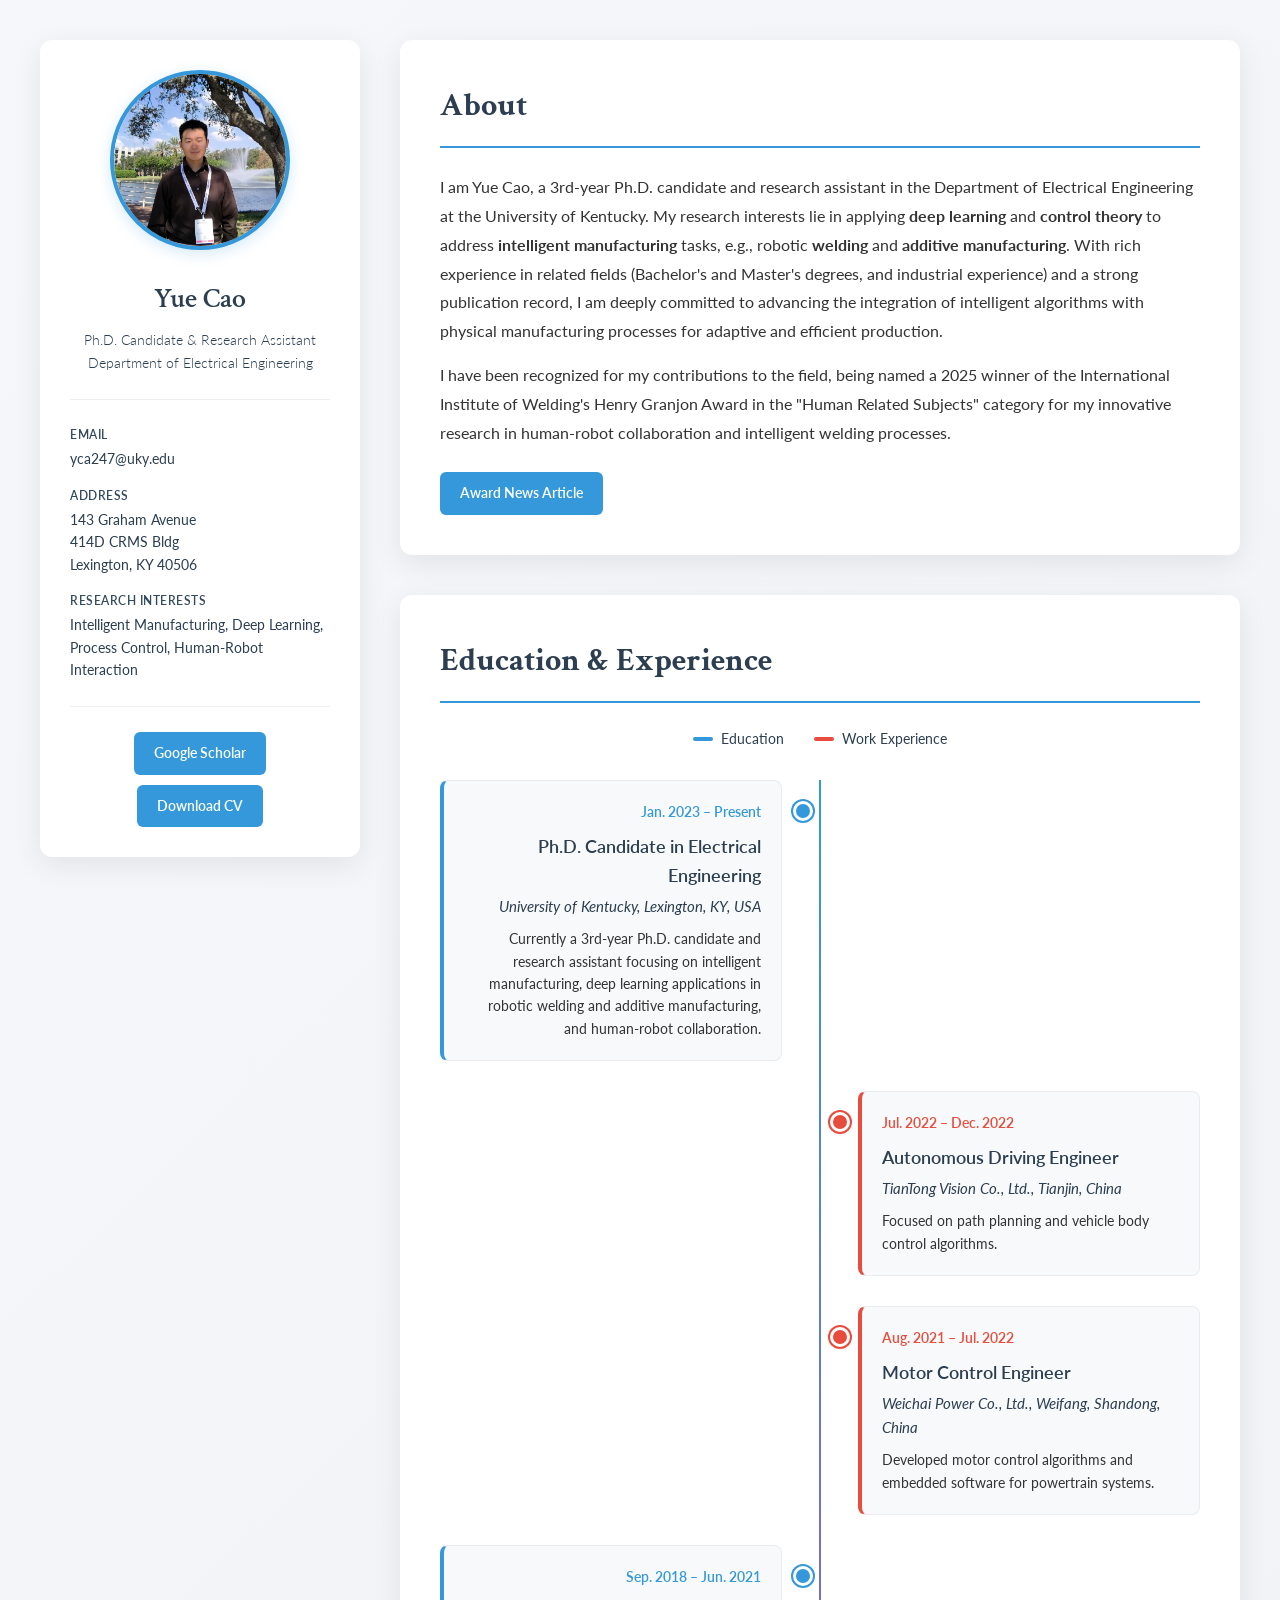
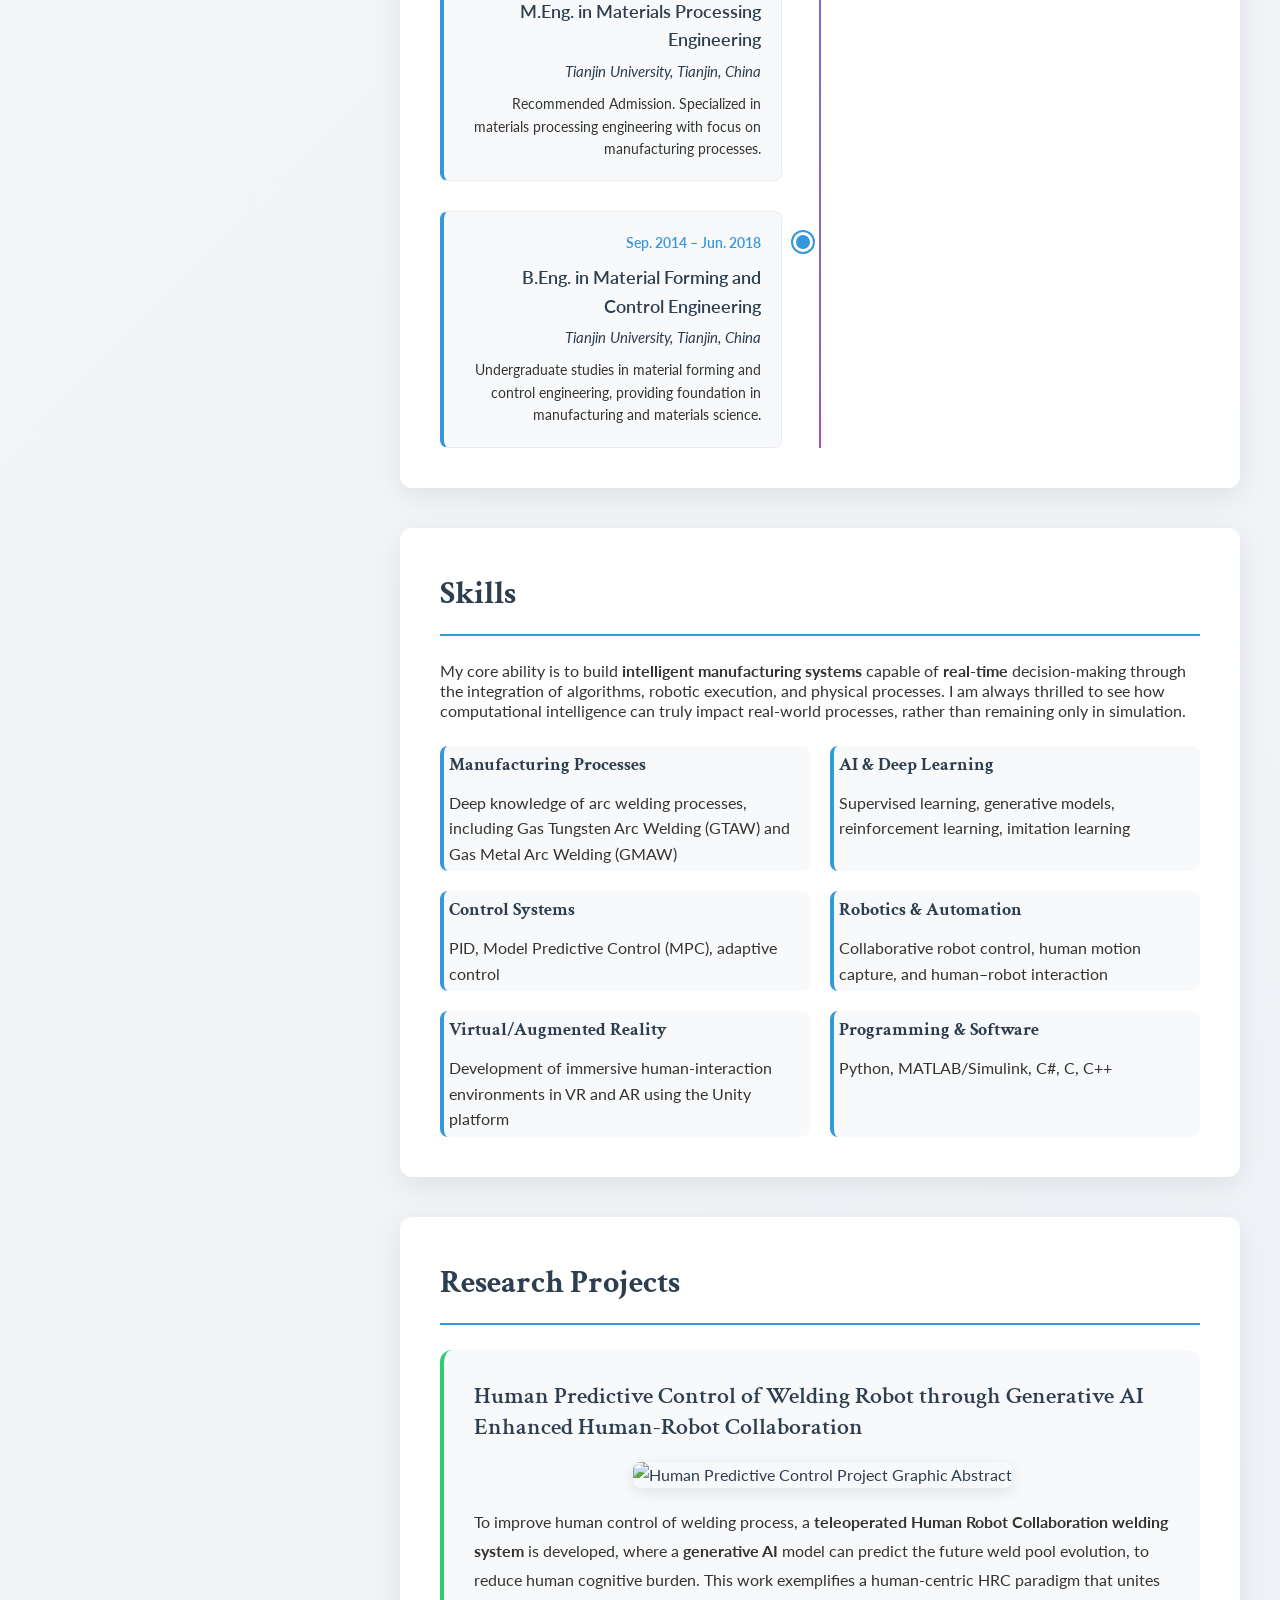
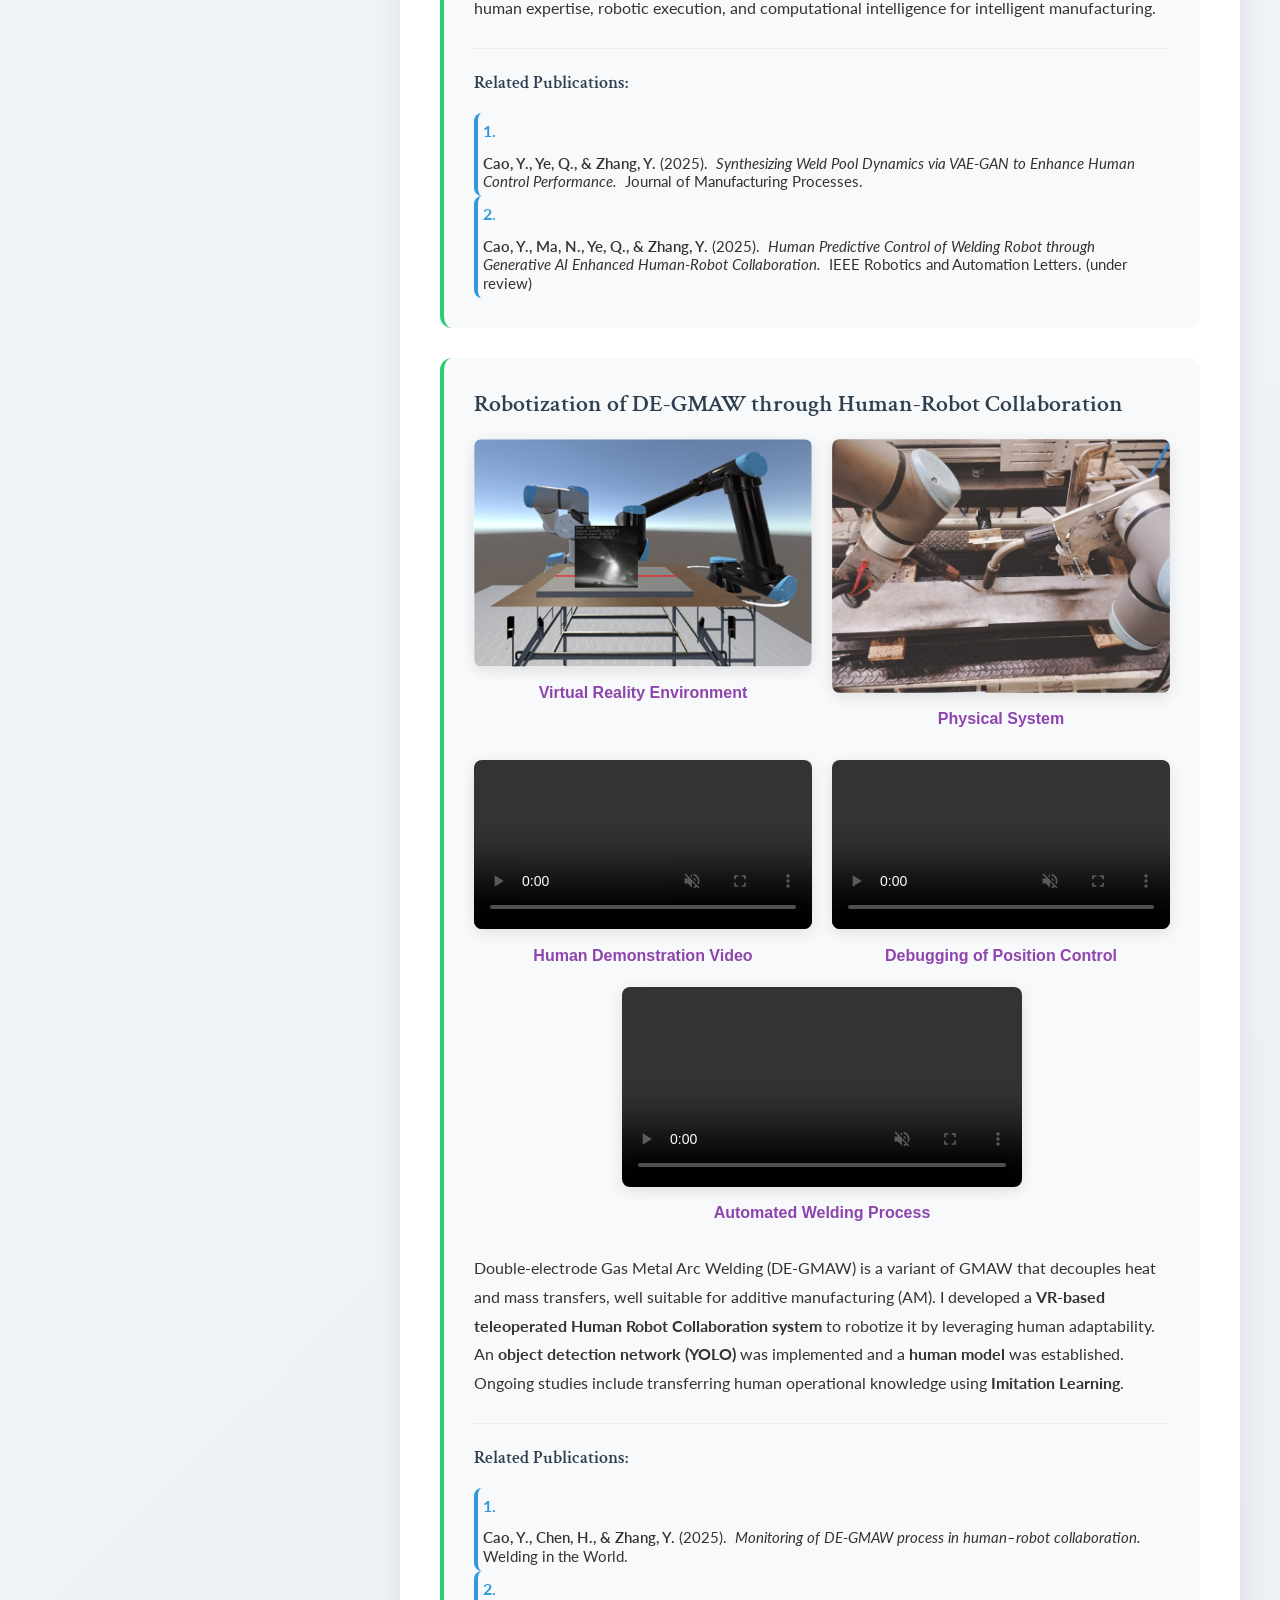
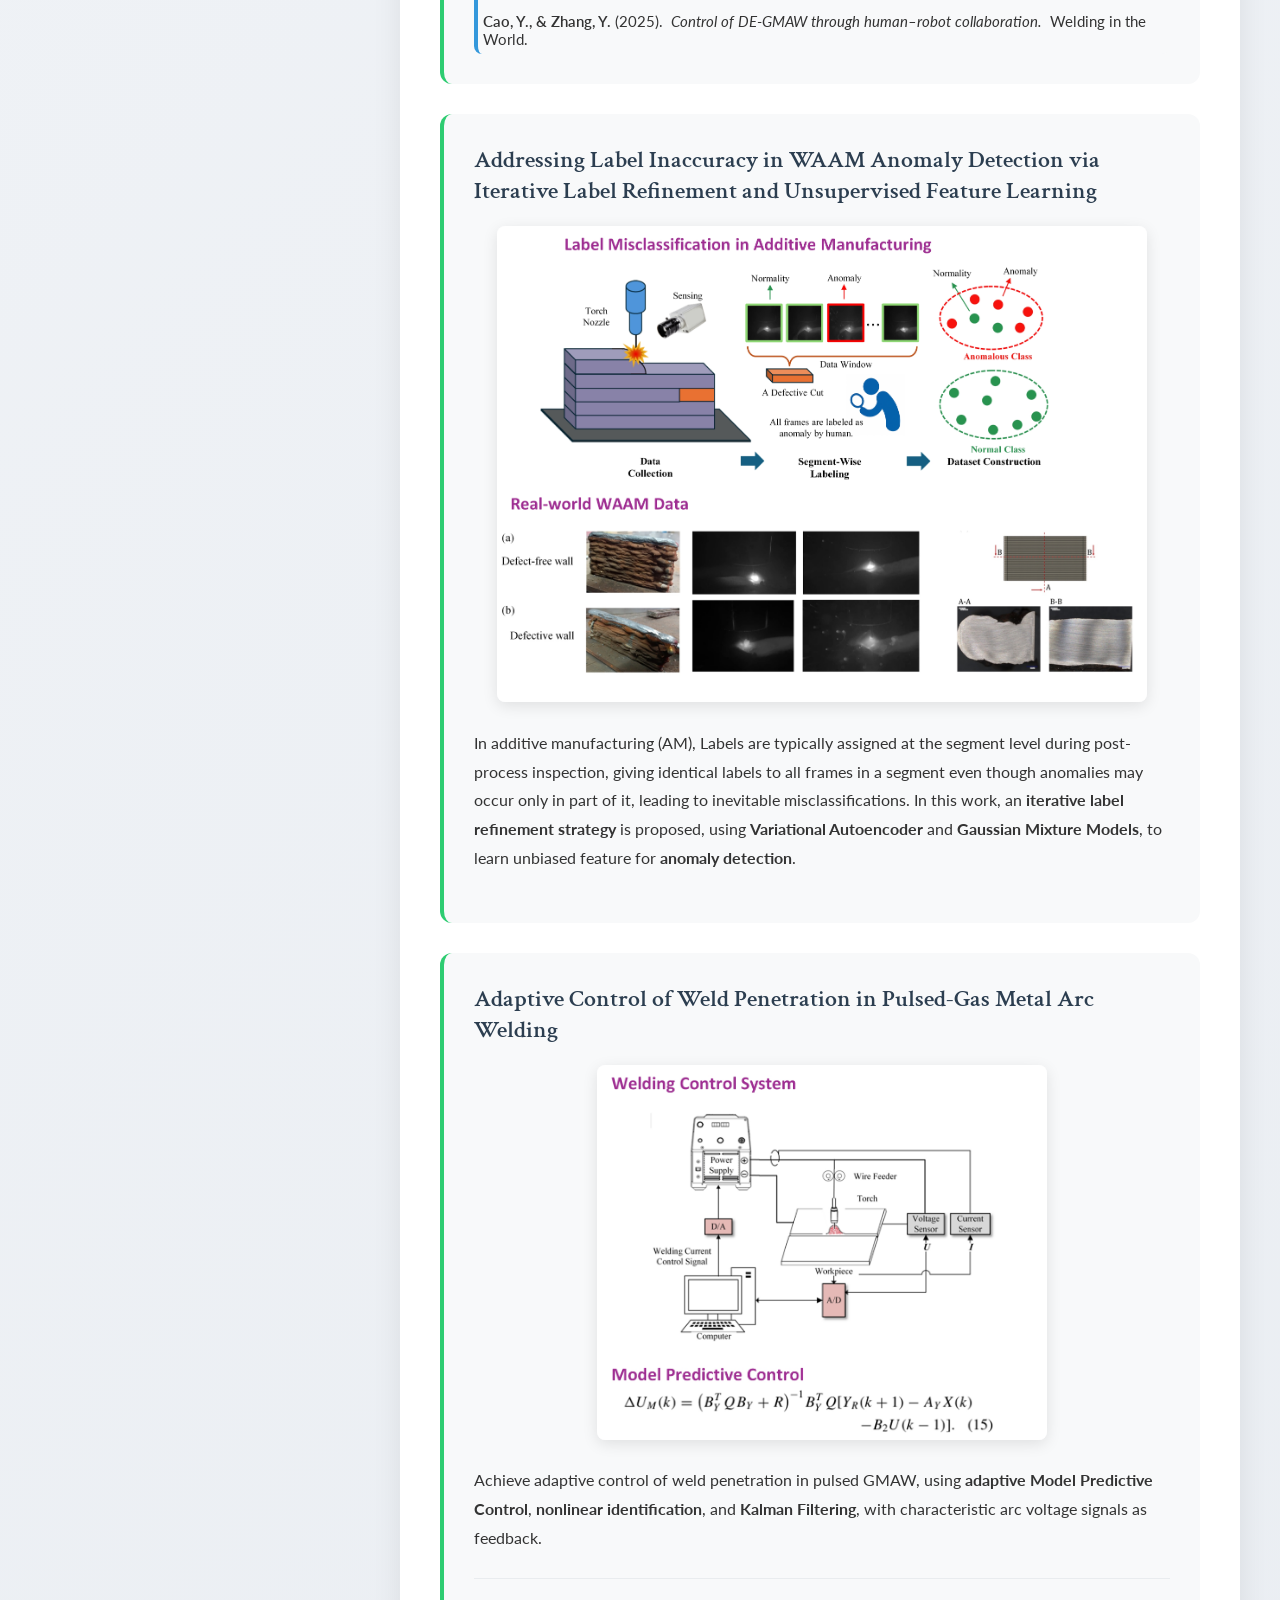
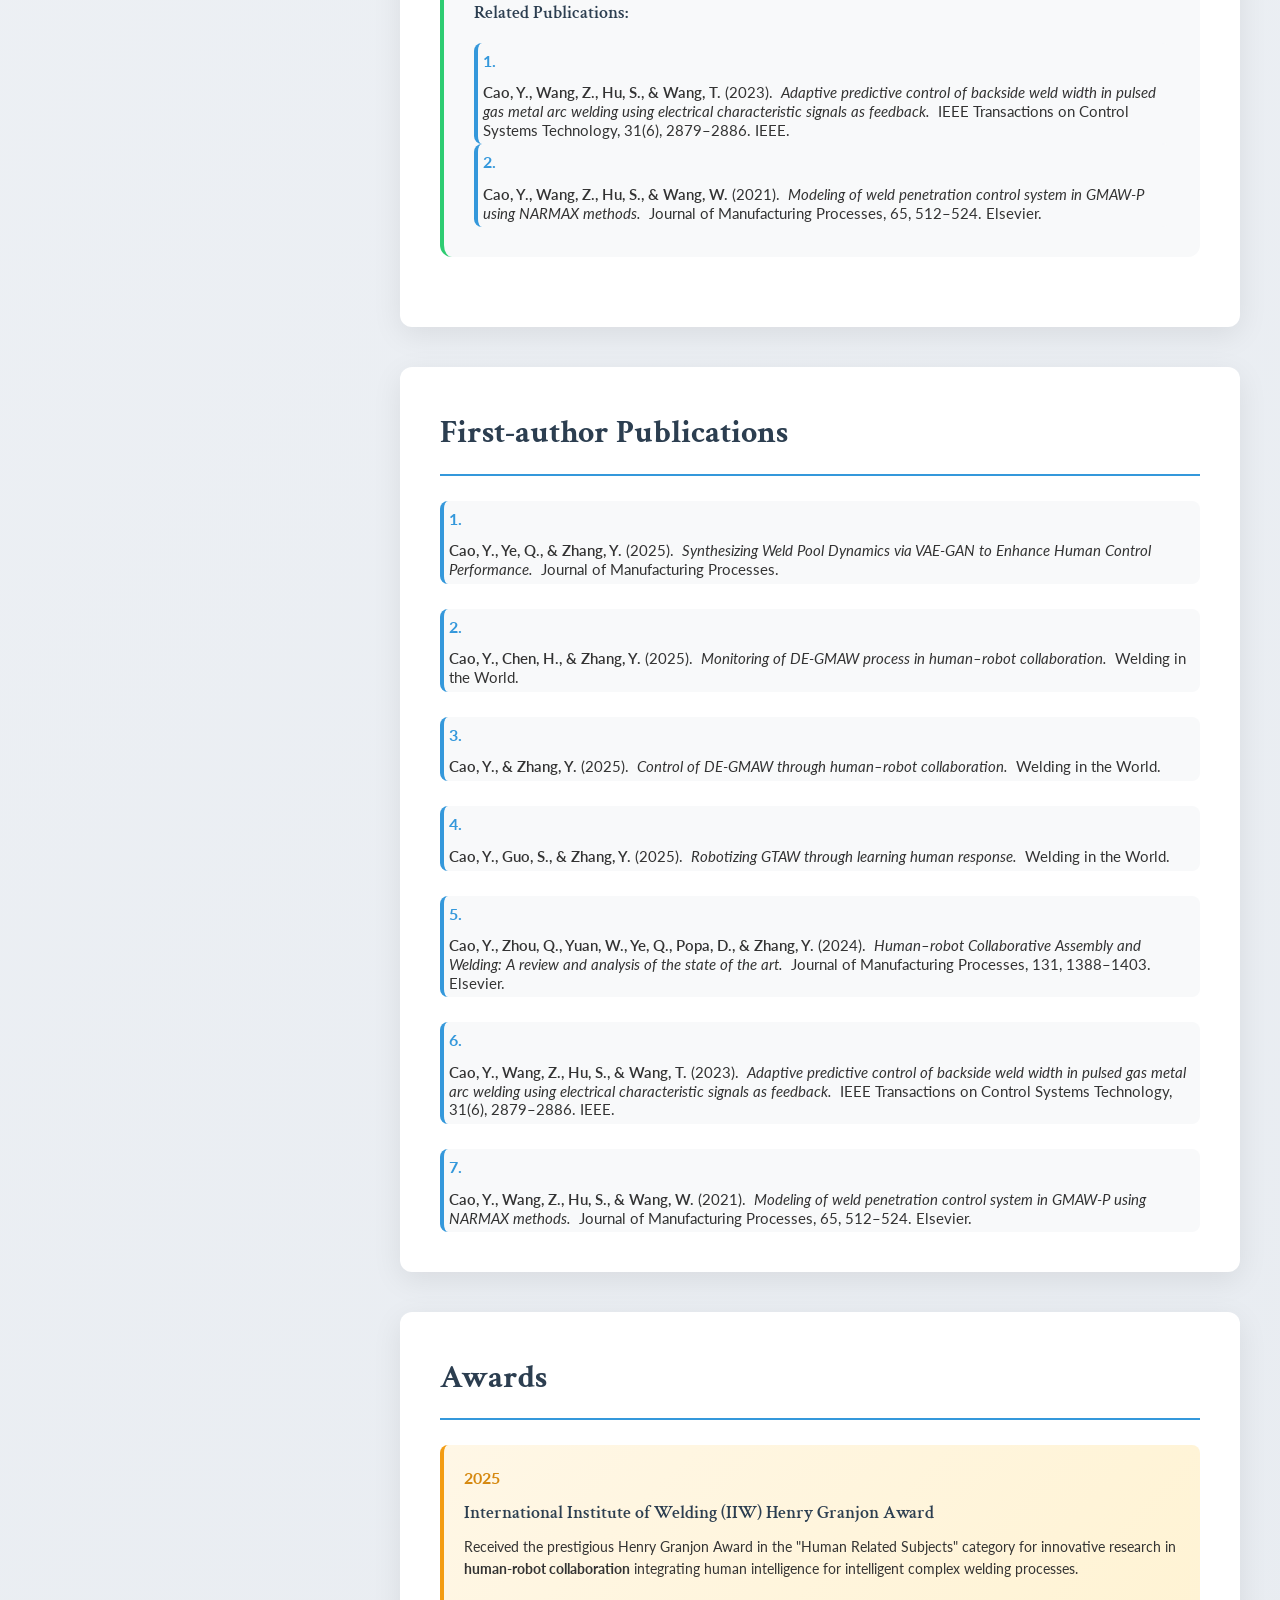
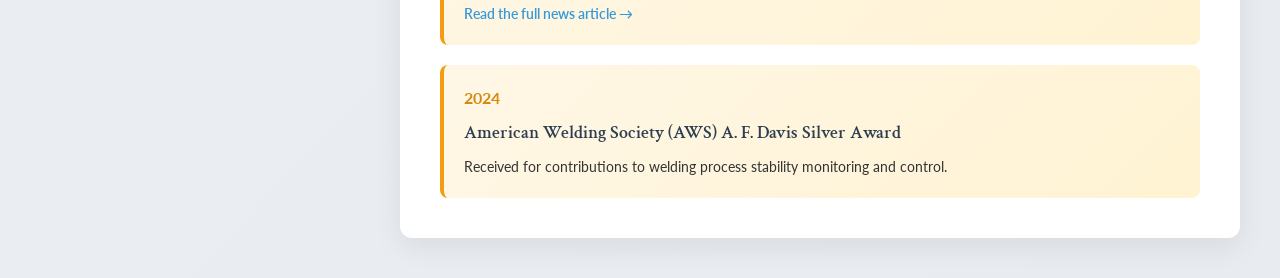
==== index.html @ c9b24d58 "Initial website upload" ====
<!DOCTYPE html>
<html lang="en">
<head>
    <meta charset="UTF-8">
    <meta name="viewport" content="width=device-width, initial-scale=1.0">
    <title>Yue Cao - Academic Profile</title>
    <link href="https://fonts.googleapis.com/css2?family=Crimson+Text:wght@400;600&family=Lato:wght@300;400;700&display=swap" rel="stylesheet">
    <style>
        * {
            margin: 0;
            padding: 0;
            box-sizing: border-box;
        }

        body {
            font-family: 'Lato', sans-serif;
            background: linear-gradient(135deg, #f5f7fa 0%, #e8ecf1 100%);
            color: #2c3e50;
            line-height: 1.6;
        }

        .container {
            max-width: 1400px;
            margin: 0 auto;
            display: grid;
            grid-template-columns: 320px 1fr;
            gap: 40px;
            padding: 40px;
            min-height: 100vh;
        }

        /* Left Column - Profile */
        .left-column {
            position: sticky;
            top: 40px;
            height: fit-content;
        }

        .profile-card {
            background: white;
            border-radius: 12px;
            padding: 30px;
            box-shadow: 0 8px 30px rgba(0, 0, 0, 0.08);
            text-align: center;
        }

        .profile-image {
            width: 180px;
            height: 180px;
            border-radius: 50%;
            object-fit: cover;
            margin: 0 auto 20px;
            border: 4px solid #3498db;
            box-shadow: 0 4px 15px rgba(52, 152, 219, 0.2);
        }

        .profile-card h1 {
            font-family: 'Crimson Text', serif;
            font-size: 28px;
            font-weight: 600;
            color: #2c3e50;
            margin-bottom: 8px;
        }

        .profile-card .title {
            font-size: 14px;
            color: 444;
            margin-bottom: 20px;
            font-weight: 300;
        }

        .contact-info {
            text-align: left;
            margin-top: 25px;
            padding-top: 25px;
            border-top: 1px solid #ecf0f1;
        }

        .contact-item {
            margin-bottom: 15px;
            font-size: 14px;
        }

        .contact-item strong {
            display: block;
            color: #34495e;
            font-weight: 600;
            margin-bottom: 4px;
            font-size: 12px;
            text-transform: uppercase;
            letter-spacing: 0.5px;
        }

        .contact-item span {
            color: 444;
        }

        .social-links {
            margin-top: 25px;
            padding-top: 25px;
            border-top: 1px solid #ecf0f1;
        }

        .social-link {
            display: inline-block;
            padding: 10px 20px;
            background: #3498db;
            color: white;
            text-decoration: none;
            border-radius: 6px;
            font-size: 14px;
            font-weight: 600;
            transition: background 0.3s ease;
        }

        .social-link:hover {
            background: #2980b9;
        }

        /* Right Column - Content */
        .right-column {
            display: flex;
            flex-direction: column;
            gap: 40px;
        }

        .section {
            background: white;
            border-radius: 12px;
            padding: 40px;
            box-shadow: 0 8px 30px rgba(0, 0, 0, 0.08);
        }

        .section h2 {
            font-family: 'Crimson Text', serif;
            font-size: 32px;
            color: #2c3e50;
            margin-bottom: 25px;
            padding-bottom: 15px;
            border-bottom: 2px solid #3498db;
        }

        /* About Section */
        .about-text {
            font-size: 16px;
            color: #333;
            line-height: 1.8;
        }

        /* Dual Timeline */
        .timeline {
            position: relative;
            max-width: 1000px;
            margin: 0 auto;
            padding: 0;
        }

        .timeline::before {
            content: '';
            position: absolute;
            left: 50%;
            top: 0;
            bottom: 0;
            width: 2px;
            background: linear-gradient(180deg, #3498db 0%, #9b59b6 100%);
            transform: translateX(-50%);
        }

        .timeline-item {
            position: relative;
            margin-bottom: 30px;
            padding: 20px;
            width: 45%;
            border-radius: 8px;
            background: #f8f9fa;
            border: 1px solid #e9ecef;
        }

        .timeline-item:last-child {
            margin-bottom: 0;
        }

        .timeline-item.left {
            left: 0;
            text-align: right;
        }

        .timeline-item.right {
            left: 55%;
            text-align: left;
        }

        .timeline-item::before {
            content: '';
            position: absolute;
            top: 20px;
            width: 14px;
            height: 14px;
            border-radius: 50%;
            border: 3px solid white;
        }

        .timeline-item.education::before {
            background: #3498db;
            box-shadow: 0 0 0 2px #3498db;
        }

        .timeline-item.work::before {
            background: #e74c3c;
            box-shadow: 0 0 0 2px #e74c3c;
        }

        .timeline-item.left::before {
            right: -32px;
        }

        .timeline-item.right::before {
            left: -32px;
        }

        .timeline-item.education {
            border-left: 4px solid #3498db;
        }

        .timeline-item.work {
            border-left: 4px solid #e74c3c;
        }

        .timeline-date {
            font-size: 14px;
            color: #3498db;
            font-weight: 600;
            margin-bottom: 8px;
        }

        .timeline-item.work .timeline-date {
            color: #e74c3c;
        }

        .timeline-title {
            font-size: 18px;
            font-weight: 600;
            color: #2c3e50;
            margin-bottom: 5px;
        }

        .timeline-institution {
            font-size: 15px;
            color: 444;
            font-style: italic;
            margin-bottom: 10px;
        }

        .timeline-description {
            font-size: 14px;
            color: #333;
            line-height: 1.6;
        }


        /* Skills Section */
        .skills-intro {
            font-size: 16px;
            color: #333;
            line-height: 1.25;
            margin-bottom: 25px;
        }

        .skills-list {
            display: grid;
            grid-template-columns: repeat(auto-fit, minmax(300px, 1fr));
            gap: 20px;
        }

        .skill-category {
            background: #f8f9fa;
            border-radius: 8px;
            padding: 5px;
            border-left: 4px solid #3498db;
        }

        .skill-category h3 {
            font-family: 'Crimson Text', serif;
            font-size: 18px;
            color: #2c3e50;
            margin-bottom: 10px;
        }

        .skill-category p {
            font-size: 16px;
            color: #333;
            line-height: 1.6;
        }

        /* Research Projects Section */
        .project-item {
            background: #f8f9fa;
            border-radius: 12px;
            padding: 30px;
            border-left: 4px solid #2ecc71;
            margin-bottom: 30px;
        }

        .project-title {
            font-family: 'Crimson Text', serif;
            font-size: 24px;
            font-weight: 600;
            color: #2c3e50;
            margin-bottom: 20px;
            line-height: 1.3;
        }

        .project-image-container {
            text-align: center;
            margin: 20px 0;
        }

        .project-image {
            width: 400px;
            max-width: 100%;
            height: auto;
            border-radius: 8px;
            box-shadow: 0 4px 15px rgba(0, 0, 0, 0.1);
            object-fit: cover;
        }

        .project-description {
            margin: 20px 0;
        }

        .project-description p {
            font-size: 16px;
            color: #333;
            line-height: 1.8;
        }

        .project-publications {
            margin-top: 25px;
            padding-top: 20px;
            border-top: 1px solid #e9ecef;
        }

        .project-publications h4 {
            font-family: 'Crimson Text', serif;
            font-size: 18px;
            color: #2c3e50;
            margin-bottom: 15px;
            font-weight: 600;
        }

        /* Media Grid Styling */
        .media-grid {
            margin: 20px 0;
        }

        .media-row {
            display: flex;
            justify-content: center;
            gap: 20px;
            margin-bottom: 30px;
            flex-wrap: wrap;
        }

        .media-item {
            text-align: center;
            flex: 1;
            min-width: 250px;
            max-width: 400px;
        }

        .media-item img {
            width: 100%;
            height: auto;
            border-radius: 8px;
            box-shadow: 0 4px 15px rgba(0, 0, 0, 0.1);
            object-fit: cover;
        }

        .media-item video {
            width: 100%;
            height: auto;
            border-radius: 8px;
            box-shadow: 0 4px 15px rgba(0, 0, 0, 0.1);
            max-height: 250px;
        }

        .media-caption {
            font-family: 'Calibri', sans-serif;
            font-weight: bold;
            color: #8e44ad;
            font-size: 16px;
            margin-top: 10px;
            line-height: 1.3;
        }

        /* Publications Section */
        .publications-list {
            display: flex;
            flex-direction: column;
            gap: 25px;
        }

        .publication-item {
            background: #f8f9fa;
            border-radius: 8px;
            padding: 5px;
            border-left: 4px solid #3498db;
            transition: transform 0.3s ease, box-shadow 0.3s ease;
        }

        .publication-item:hover {
            transform: translateY(-2px);
            box-shadow: 0 8px 20px rgba(0, 0, 0, 0.1);
        }

        .publication-number {
            font-weight: 700;
            color: #3498db;
            font-size: 16px;
            margin-bottom: 10px;
        }

        .publication-content {
            font-size: 15px;
            color: #333;
            line-height: 1.25;
        }

        .publication-content .authors {
            font-weight: 600;
        }

        .publication-content .title {
            font-style: italic;
            margin: 0 4px;
        }

        .publication-content .journal {
            color: 444;
        }

        /* Awards Section */
        .awards-list {
            display: flex;
            flex-direction: column;
            gap: 20px;
        }

        .award-item {
            background: linear-gradient(135deg, #fff7e6 0%, #fff3d3 100%);
            border-radius: 8px;
            padding: 20px;
            border-left: 4px solid #f39c12;
        }

        .award-year {
            font-weight: 700;
            color: #d68910;
            font-size: 16px;
            margin-bottom: 8px;
        }

        .award-title {
            font-family: 'Crimson Text', serif;
            font-size: 18px;
            font-weight: 600;
            color: #2c3e50;
            margin-bottom: 8px;
        }

        .award-description {
            font-size: 14px;
            color: #333;
            line-height: 1.6;
        }

        @media (max-width: 1024px) {
            .container {
                grid-template-columns: 1fr;
            }

            .left-column {
                position: static;
            }

            .skills-list {
                grid-template-columns: 1fr;
            }

            /* Mobile timeline adjustments */
            .timeline::before {
                left: 20px;
                transform: none;
            }

            .timeline-item {
                width: 100%;
                left: 0 !important;
                text-align: left !important;
                margin-left: 40px;
            }

            .timeline-item::before {
                left: -32px !important;
                right: auto !important;
            }
        }
    </style>
</head>
<body>
    <div class="container">
        <!-- Left Column - Profile -->
        <div class="left-column">
            <div class="profile-card">
                <img src="profile.jpg" alt="Profile Photo" class="profile-image">
                <h1>Yue Cao</h1>
                <p class="title">Ph.D. Candidate & Research Assistant<br>Department of Electrical Engineering</p>
                
                <div class="contact-info">
                    <div class="contact-item">
                        <strong>Email</strong>
                        <span>yca247@uky.edu</span>
                    </div>
                    <div class="contact-item">
                        <strong>Address</strong>
                        <span>143 Graham Avenue<br>414D CRMS Bldg<br>Lexington, KY 40506</span>
                    </div>
                    <div class="contact-item">
                        <strong>Research Interests</strong>
                        <span>Intelligent Manufacturing, Deep Learning, Process Control, Human-Robot Interaction</span>
                    </div>
                </div>

                <div class="social-links">
                    <a href="https://scholar.google.com/citations?user=Ff6AFQUAAAAJ&hl=en" target="_blank" class="social-link">Google Scholar</a>
                    <a href="CV eng.pdf" target="_blank" class="social-link" style="margin-top: 10px;">Download CV</a>
                </div>
            </div>
        </div>

        <!-- Right Column - Content -->
        <div class="right-column">
            <!-- About Section -->
            <div class="section">
                <h2>About</h2>
                <div class="about-text">
                    <p>I am Yue Cao, a 3rd-year Ph.D. candidate and research assistant in the Department of Electrical Engineering at the University of Kentucky. My research interests lie in applying <strong>deep learning</strong> and <strong>control theory</strong> to address <strong>intelligent manufacturing</strong> tasks, e.g., robotic <strong>welding</strong> and <strong>additive manufacturing</strong>. With rich experience in related fields (Bachelor's and Master's degrees, and industrial experience) and a strong publication record, I am deeply committed to advancing the integration of intelligent algorithms with physical manufacturing processes for adaptive and efficient production.</p>
                    <p style="margin-top: 15px;">I have been recognized for my contributions to the field, being named a 2025 winner of the International Institute of Welding's Henry Granjon Award in the "Human Related Subjects" category for my innovative research in human-robot collaboration and intelligent welding processes.</p>
                </div>
                <div style="margin-top: 25px;">
                    <a href="https://engr.uky.edu/news/graduate-student-receives-international-welding-award" target="_blank" class="social-link">Award News Article</a>
                </div>
            </div>

            <!-- Education & Experience Section -->
            <div class="section">
                <h2>Education & Experience</h2>
                <div style="display: flex; justify-content: center; gap: 30px; margin-bottom: 30px; font-size: 14px;">
                    <div style="display: flex; align-items: center; gap: 8px;">
                        <div style="width: 20px; height: 4px; background: #3498db; border-radius: 2px;"></div>
                        <span>Education</span>
                    </div>
                    <div style="display: flex; align-items: center; gap: 8px;">
                        <div style="width: 20px; height: 4px; background: #e74c3c; border-radius: 2px;"></div>
                        <span>Work Experience</span>
                    </div>
                </div>
                <div class="timeline">
                    <!-- Ph.D. Education - Left -->
                    <div class="timeline-item left education">
                        <div class="timeline-date">Jan. 2023 – Present</div>
                        <div class="timeline-title">Ph.D. Candidate in Electrical Engineering</div>
                        <div class="timeline-institution">University of Kentucky, Lexington, KY, USA</div>
                        <div class="timeline-description">
                            Currently a 3rd-year Ph.D. candidate and research assistant focusing on intelligent manufacturing, deep learning applications in robotic welding and additive manufacturing, and human-robot collaboration.
                        </div>
                    </div>

                    <!-- TianTong Vision Work - Right -->
                    <div class="timeline-item right work">
                        <div class="timeline-date">Jul. 2022 – Dec. 2022</div>
                        <div class="timeline-title">Autonomous Driving Engineer</div>
                        <div class="timeline-institution">TianTong Vision Co., Ltd., Tianjin, China</div>
                        <div class="timeline-description">
                            Focused on path planning and vehicle body control algorithms.
                        </div>
                    </div>

                    <!-- Weichai Power Work - Right -->
                    <div class="timeline-item right work">
                        <div class="timeline-date">Aug. 2021 – Jul. 2022</div>
                        <div class="timeline-title">Motor Control Engineer</div>
                        <div class="timeline-institution">Weichai Power Co., Ltd., Weifang, Shandong, China</div>
                        <div class="timeline-description">
                            Developed motor control algorithms and embedded software for powertrain systems.
                        </div>
                    </div>

                    <!-- Master's Education - Left -->
                    <div class="timeline-item left education">
                        <div class="timeline-date">Sep. 2018 – Jun. 2021</div>
                        <div class="timeline-title">M.Eng. in Materials Processing Engineering</div>
                        <div class="timeline-institution">Tianjin University, Tianjin, China</div>
                        <div class="timeline-description">
                            Recommended Admission. Specialized in materials processing engineering with focus on manufacturing processes.
                        </div>
                    </div>

                    <!-- Bachelor's Education - Left -->
                    <div class="timeline-item left education">
                        <div class="timeline-date">Sep. 2014 – Jun. 2018</div>
                        <div class="timeline-title">B.Eng. in Material Forming and Control Engineering</div>
                        <div class="timeline-institution">Tianjin University, Tianjin, China</div>
                        <div class="timeline-description">
                            Undergraduate studies in material forming and control engineering, providing foundation in manufacturing and materials science.
                        </div>
                    </div>
                </div>
            </div>

            <!-- Skills Section -->
            <div class="section">
                <h2>Skills</h2>
                <div class="skills-intro">
                    <p>My core ability is to build <strong> intelligent manufacturing systems </strong> capable of <strong> real-time </strong> decision-making through the integration of algorithms, robotic execution, and physical processes. I am always thrilled to see how computational intelligence can truly impact real-world processes, rather than remaining only in simulation.</p>
                </div>
                <div class="skills-list">
                    <div class="skill-category">
                        <h3>Manufacturing Processes</h3>
                        <p>Deep knowledge of arc welding processes, including Gas Tungsten Arc Welding (GTAW) and Gas Metal Arc Welding (GMAW)</p>
                    </div>
                    <div class="skill-category">
                        <h3>AI & Deep Learning</h3>
                        <p>Supervised learning, generative models, reinforcement learning, imitation learning</p>
                    </div>
                    <div class="skill-category">
                        <h3>Control Systems</h3>
                        <p>PID, Model Predictive Control (MPC), adaptive control</p>
                    </div>
                    <div class="skill-category">
                        <h3>Robotics & Automation</h3>
                        <p>Collaborative robot control, human motion capture, and human–robot interaction</p>
                    </div>
                    <div class="skill-category">
                        <h3>Virtual/Augmented Reality</h3>
                        <p>Development of immersive human-interaction environments in VR and AR using the Unity platform</p>
                    </div>
                    <div class="skill-category">
                        <h3>Programming & Software</h3>
                        <p>Python, MATLAB/Simulink, C#, C, C++</p>
                    </div>
                </div>
            </div>

            <!-- Research Projects Section -->
            <div class="section">
                <h2>Research Projects</h2>
                
                <!-- Project 1: Human Predictive Control -->
                <div class="project-item">
                    <h3 class="project-title">Human Predictive Control of Welding Robot through Generative AI Enhanced Human-Robot Collaboration</h3>
                    <div class="project-image-container">
                        <img src="graphic abstract.png" alt="Human Predictive Control Project Graphic Abstract" class="project-image" style="width: 650px; height: auto;">
                    </div>
                    <div class="project-description">
                        <p>To improve human control of welding process, a <strong>teleoperated Human Robot Collaboration welding system</strong> is developed, where a <strong>generative AI</strong> model can predict the future weld pool evolution, to reduce human cognitive burden. This work exemplifies a human-centric HRC paradigm that unites human expertise, robotic execution, and computational intelligence for intelligent manufacturing.</p>
                    </div>
                    <div class="project-publications">
                        <h4>Related Publications:</h4>
                        <div class="publication-item">
                            <div class="publication-number">1.</div>
                            <div class="publication-content">
                                <span class="authors">Cao, Y., Ye, Q., & Zhang, Y.</span> (2025). <span class="title">Synthesizing Weld Pool Dynamics via VAE-GAN to Enhance Human Control Performance.</span> <span class="journal">Journal of Manufacturing Processes.</span>
                            </div>
                        </div>
                        <div class="publication-item">
                            <div class="publication-number">2.</div>
                            <div class="publication-content">
                                <span class="authors">Cao, Y., Ma, N., Ye, Q., & Zhang, Y.</span> (2025). <span class="title">Human Predictive Control of Welding Robot through Generative AI Enhanced Human-Robot Collaboration.</span> <span class="journal">IEEE Robotics and Automation Letters. (under review)</span>
                            </div>
                        </div>
                    </div>
                </div>

                <!-- Project 2: Robotization of DE-GMAW -->
                <div class="project-item">
                    <h3 class="project-title">Robotization of DE-GMAW through Human-Robot Collaboration</h3>
                    
                    <div class="media-grid">
                        <!-- First Row: Images -->
                        <div class="media-row">
                            <div class="media-item">
                                <img src="Virtual Reality Environment.jpg" alt="Virtual Reality Environment">
                                <div class="media-caption">Virtual Reality Environment</div>
                            </div>
                            <div class="media-item">
                                <img src="Physical System.jpg" alt="Physical System">
                                <div class="media-caption">Physical System</div>
                            </div>
                        </div>
                        
                        <!-- Second Row: Videos -->
                        <div class="media-row">
                            <div class="media-item">
                                <video controls autoplay loop muted>
                                    <source src="Human Demonstration Video.mp4" type="video/mp4">
                                    Your browser does not support the video tag.
                                </video>
                                <div class="media-caption">Human Demonstration Video</div>
                            </div>
                            <div class="media-item">
                                <video controls autoplay loop muted>
                                    <source src="Debugging of Position Control.mp4" type="video/mp4">
                                    Your browser does not support the video tag.
                                </video>
                                <div class="media-caption">Debugging of Position Control</div>
                            </div>
                            <div class="media-item">
                                <video controls autoplay loop muted>
                                    <source src="Automated Welding Process.mp4" type="video/mp4">
                                    Your browser does not support the video tag.
                                </video>
                                <div class="media-caption">Automated Welding Process</div>
                            </div>
                        </div>
                    </div>
                    
                    <div class="project-description">
                        <p>Double-electrode Gas Metal Arc Welding (DE-GMAW) is a variant of GMAW that decouples heat and mass transfers, well suitable for additive manufacturing (AM). I developed a <strong>VR-based teleoperated Human Robot Collaboration system</strong> to robotize it by leveraging human adaptability. An <strong>object detection network (YOLO)</strong> was implemented and a <strong>human model</strong> was established. Ongoing studies include transferring human operational knowledge using <strong>Imitation Learning</strong>. </p>
                    </div>
                    
                    <div class="project-publications">
                        <h4>Related Publications:</h4>
                        <div class="publication-item">
                            <div class="publication-number">1.</div>
                            <div class="publication-content">
                                <span class="authors">Cao, Y., Chen, H., & Zhang, Y.</span> (2025). <span class="title">Monitoring of DE-GMAW process in human–robot collaboration.</span> <span class="journal">Welding in the World.</span>
                            </div>
                        </div>
                        <div class="publication-item">
                            <div class="publication-number">2.</div>
                            <div class="publication-content">
                                <span class="authors">Cao, Y., & Zhang, Y.</span> (2025). <span class="title">Control of DE-GMAW through human–robot collaboration.</span> <span class="journal">Welding in the World.</span>
                            </div>
                        </div>
                    </div>
                </div>


                <!-- Project 3: WAAM Anomaly Detection -->
                <div class="project-item">
                    <h3 class="project-title">Addressing Label Inaccuracy in WAAM Anomaly Detection via Iterative Label Refinement and Unsupervised Feature Learning</h3>
                    <div class="project-image-container">
                        <img src="label misclassification.jpg" alt="WAAM Anomaly Detection Label Misclassification" class="project-image" style="width: 650px; height: auto;">
                    </div>
                    <div class="project-description">
                        <p>In additive manufacturing (AM), Labels are typically assigned at the segment level during post-process inspection, giving identical labels to all frames in a segment even though anomalies may occur only in part of it, leading to inevitable misclassifications. In this work, an <strong>iterative label refinement strategy</strong> is proposed, using <strong>Variational Autoencoder</strong> and <strong>Gaussian Mixture Models</strong>, to learn unbiased feature for <strong>anomaly detection</strong>.</p>
                    </div>
                </div>

                <!-- Project 4: Adaptive Control -->
                <div class="project-item">
                    <h3 class="project-title">Adaptive Control of Weld Penetration in Pulsed-Gas Metal Arc Welding</h3>
                    <div class="project-image-container">
                        <img src="prj 1.jpg" alt="Adaptive Control of Weld Penetration Project" class="project-image" style="width: 450px; height: auto;">
                    </div>
                    <div class="project-description">
                        <p>Achieve adaptive control of weld penetration in pulsed GMAW, using <strong>adaptive Model Predictive Control</strong>, <strong>nonlinear identification</strong>, and <strong>Kalman Filtering</strong>, with characteristic arc voltage signals as feedback.</p>
                    </div>
                    <div class="project-publications">
                        <h4>Related Publications:</h4>
                        <div class="publication-item">
                            <div class="publication-number">1.</div>
                            <div class="publication-content">
                                <span class="authors">Cao, Y., Wang, Z., Hu, S., & Wang, T.</span> (2023). <span class="title">Adaptive predictive control of backside weld width in pulsed gas metal arc welding using electrical characteristic signals as feedback.</span> <span class="journal">IEEE Transactions on Control Systems Technology, 31(6), 2879–2886. IEEE.</span>
                            </div>
                        </div>
                        <div class="publication-item">
                            <div class="publication-number">2.</div>
                            <div class="publication-content">
                                <span class="authors">Cao, Y., Wang, Z., Hu, S., & Wang, W.</span> (2021). <span class="title">Modeling of weld penetration control system in GMAW-P using NARMAX methods.</span> <span class="journal">Journal of Manufacturing Processes, 65, 512–524. Elsevier.</span>
                            </div>
                        </div>
                    </div>
                </div>
            </div>

            <!-- Publications Section -->
            <div class="section">
                <h2>First-author Publications</h2>
                <div class="publications-list">
                    <div class="publication-item">
                        <div class="publication-number">1.</div>
                        <div class="publication-content">
                            <span class="authors">Cao, Y., Ye, Q., & Zhang, Y.</span> (2025). <span class="title">Synthesizing Weld Pool Dynamics via VAE-GAN to Enhance Human Control Performance.</span> <span class="journal">Journal of Manufacturing Processes.</span>
                        </div>
                    </div>
                    <div class="publication-item">
                        <div class="publication-number">2.</div>
                        <div class="publication-content">
                            <span class="authors">Cao, Y., Chen, H., & Zhang, Y.</span> (2025). <span class="title">Monitoring of DE-GMAW process in human–robot collaboration.</span> <span class="journal">Welding in the World.</span>
                        </div>
                    </div>
                    <div class="publication-item">
                        <div class="publication-number">3.</div>
                        <div class="publication-content">
                            <span class="authors">Cao, Y., & Zhang, Y.</span> (2025). <span class="title">Control of DE-GMAW through human–robot collaboration.</span> <span class="journal">Welding in the World.</span>
                        </div>
                    </div>
                    <div class="publication-item">
                        <div class="publication-number">4.</div>
                        <div class="publication-content">
                            <span class="authors">Cao, Y., Guo, S., & Zhang, Y.</span> (2025). <span class="title">Robotizing GTAW through learning human response.</span> <span class="journal">Welding in the World.</span>
                        </div>
                    </div>
                    <div class="publication-item">
                        <div class="publication-number">5.</div>
                        <div class="publication-content">
                            <span class="authors">Cao, Y., Zhou, Q., Yuan, W., Ye, Q., Popa, D., & Zhang, Y.</span> (2024). <span class="title">Human–robot Collaborative Assembly and Welding: A review and analysis of the state of the art.</span> <span class="journal">Journal of Manufacturing Processes, 131, 1388–1403. Elsevier.</span>
                        </div>
                    </div>
                    <div class="publication-item">
                        <div class="publication-number">6.</div>
                        <div class="publication-content">
                            <span class="authors">Cao, Y., Wang, Z., Hu, S., & Wang, T.</span> (2023). <span class="title">Adaptive predictive control of backside weld width in pulsed gas metal arc welding using electrical characteristic signals as feedback.</span> <span class="journal">IEEE Transactions on Control Systems Technology, 31(6), 2879–2886. IEEE.</span>
                        </div>
                    </div>
                    <div class="publication-item">
                        <div class="publication-number">7.</div>
                        <div class="publication-content">
                            <span class="authors">Cao, Y., Wang, Z., Hu, S., & Wang, W.</span> (2021). <span class="title">Modeling of weld penetration control system in GMAW-P using NARMAX methods.</span> <span class="journal">Journal of Manufacturing Processes, 65, 512–524. Elsevier.</span>
                        </div>
                    </div>
                </div>
            </div>

            <!-- Awards Section -->
            <div class="section">
                <h2>Awards</h2>
                <div class="awards-list">
                    <div class="award-item">
                        <div class="award-year">2025</div>
                        <div class="award-title">International Institute of Welding (IIW) Henry Granjon Award</div>
                        <div class="award-description">
                            Received the prestigious Henry Granjon Award in the "Human Related Subjects" category for innovative research in <strong>human-robot collaboration</strong> integrating human intelligence for intelligent complex welding processes.
                            <br><br>
                            <a href="https://engr.uky.edu/news/graduate-student-receives-international-welding-award" target="_blank" style="color: #3498db; text-decoration: none; font-weight: 600;">Read the full news article →</a>
                        </div>
                    </div>
                    <div class="award-item">
                        <div class="award-year">2024</div>
                        <div class="award-title">American Welding Society (AWS) A. F. Davis Silver Award</div>
                        <div class="award-description">
                            Received for contributions to welding process stability monitoring and control.
                        </div>
                    </div>
                </div>
            </div>
        </div>
    </div>
</body>
</html>
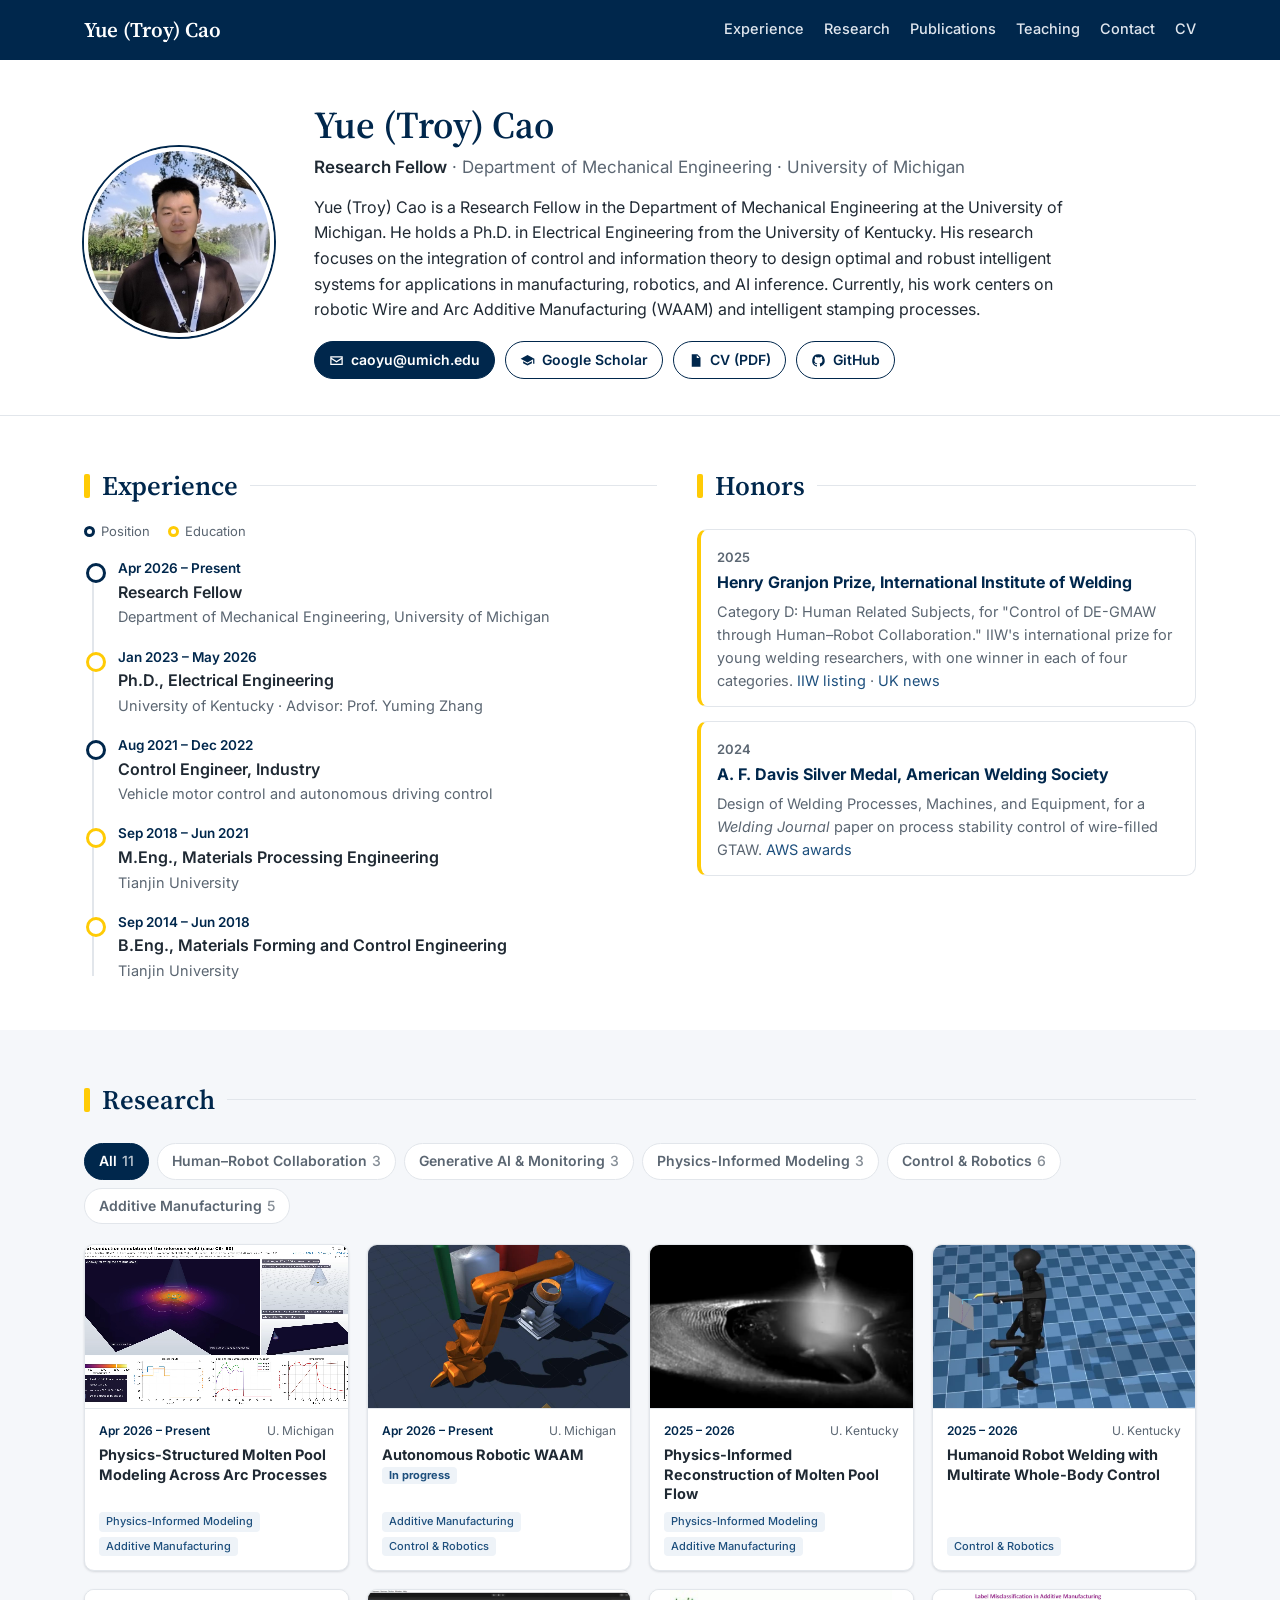
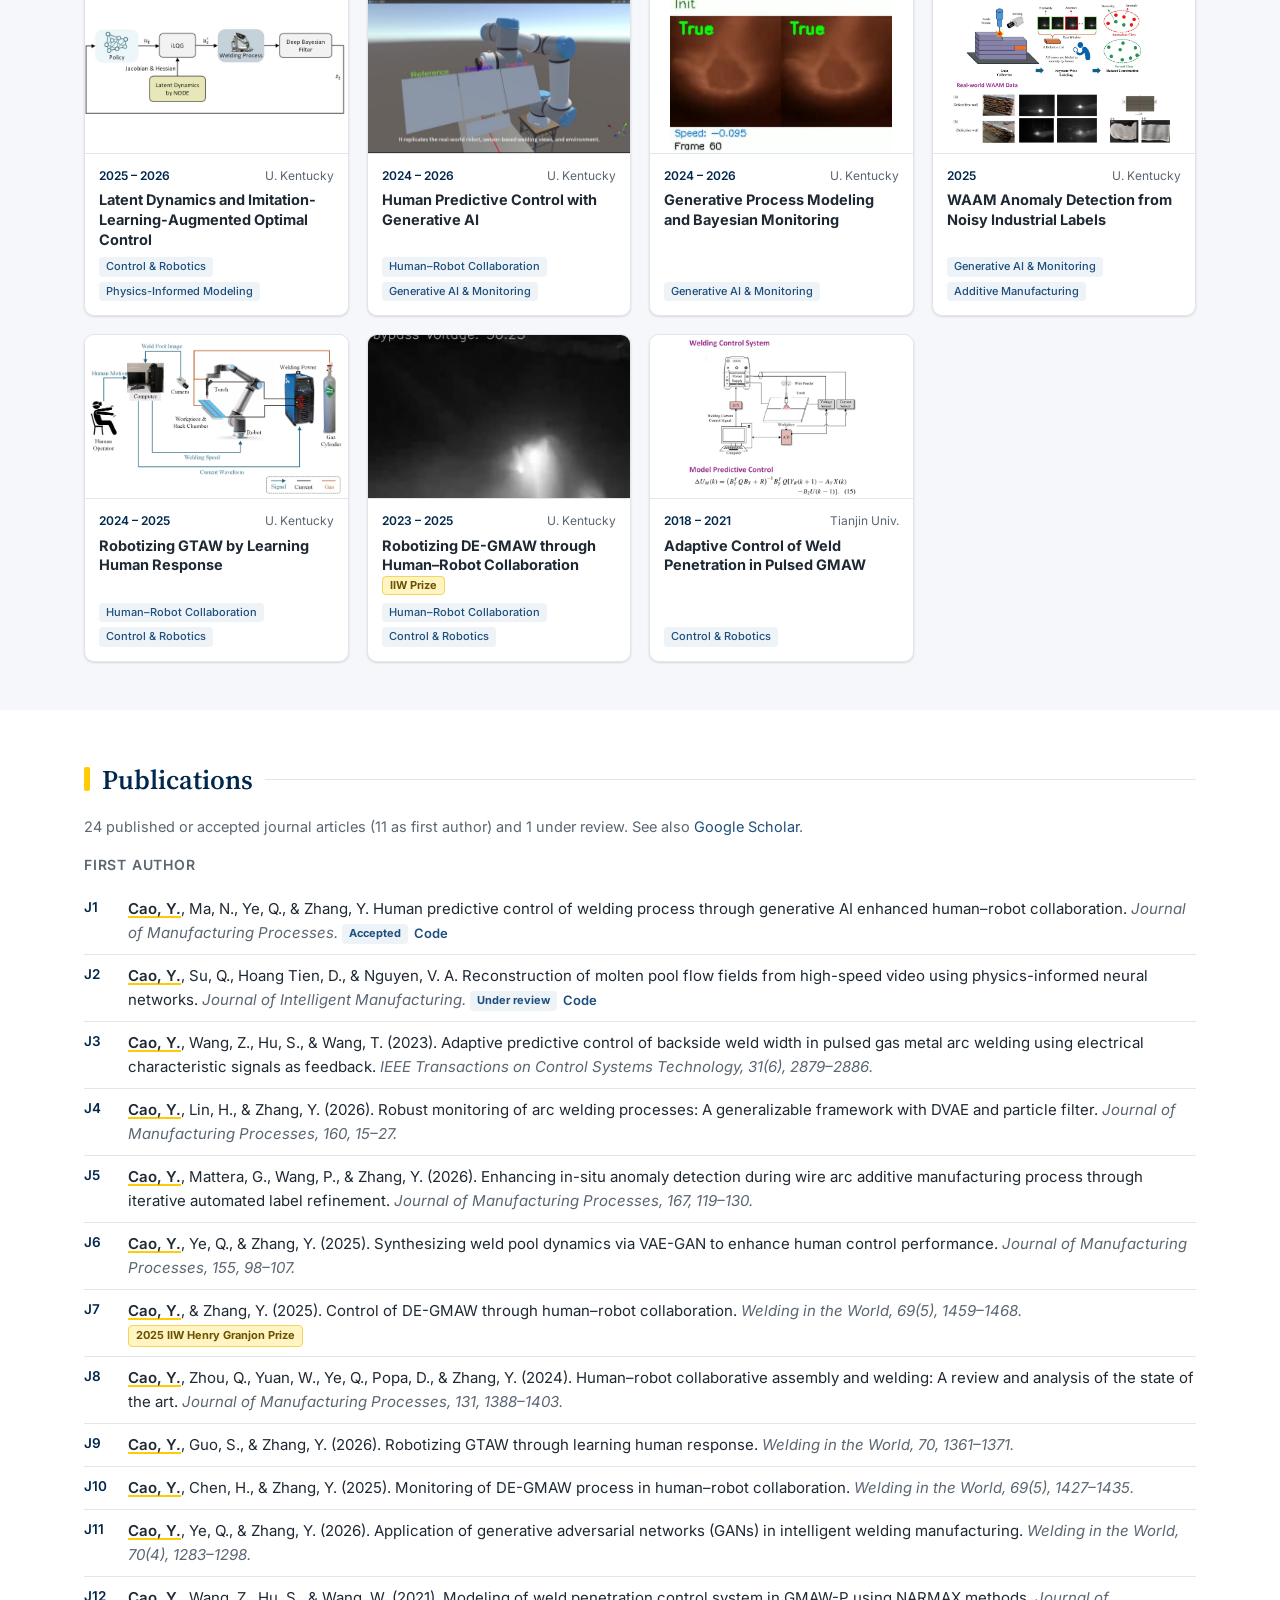
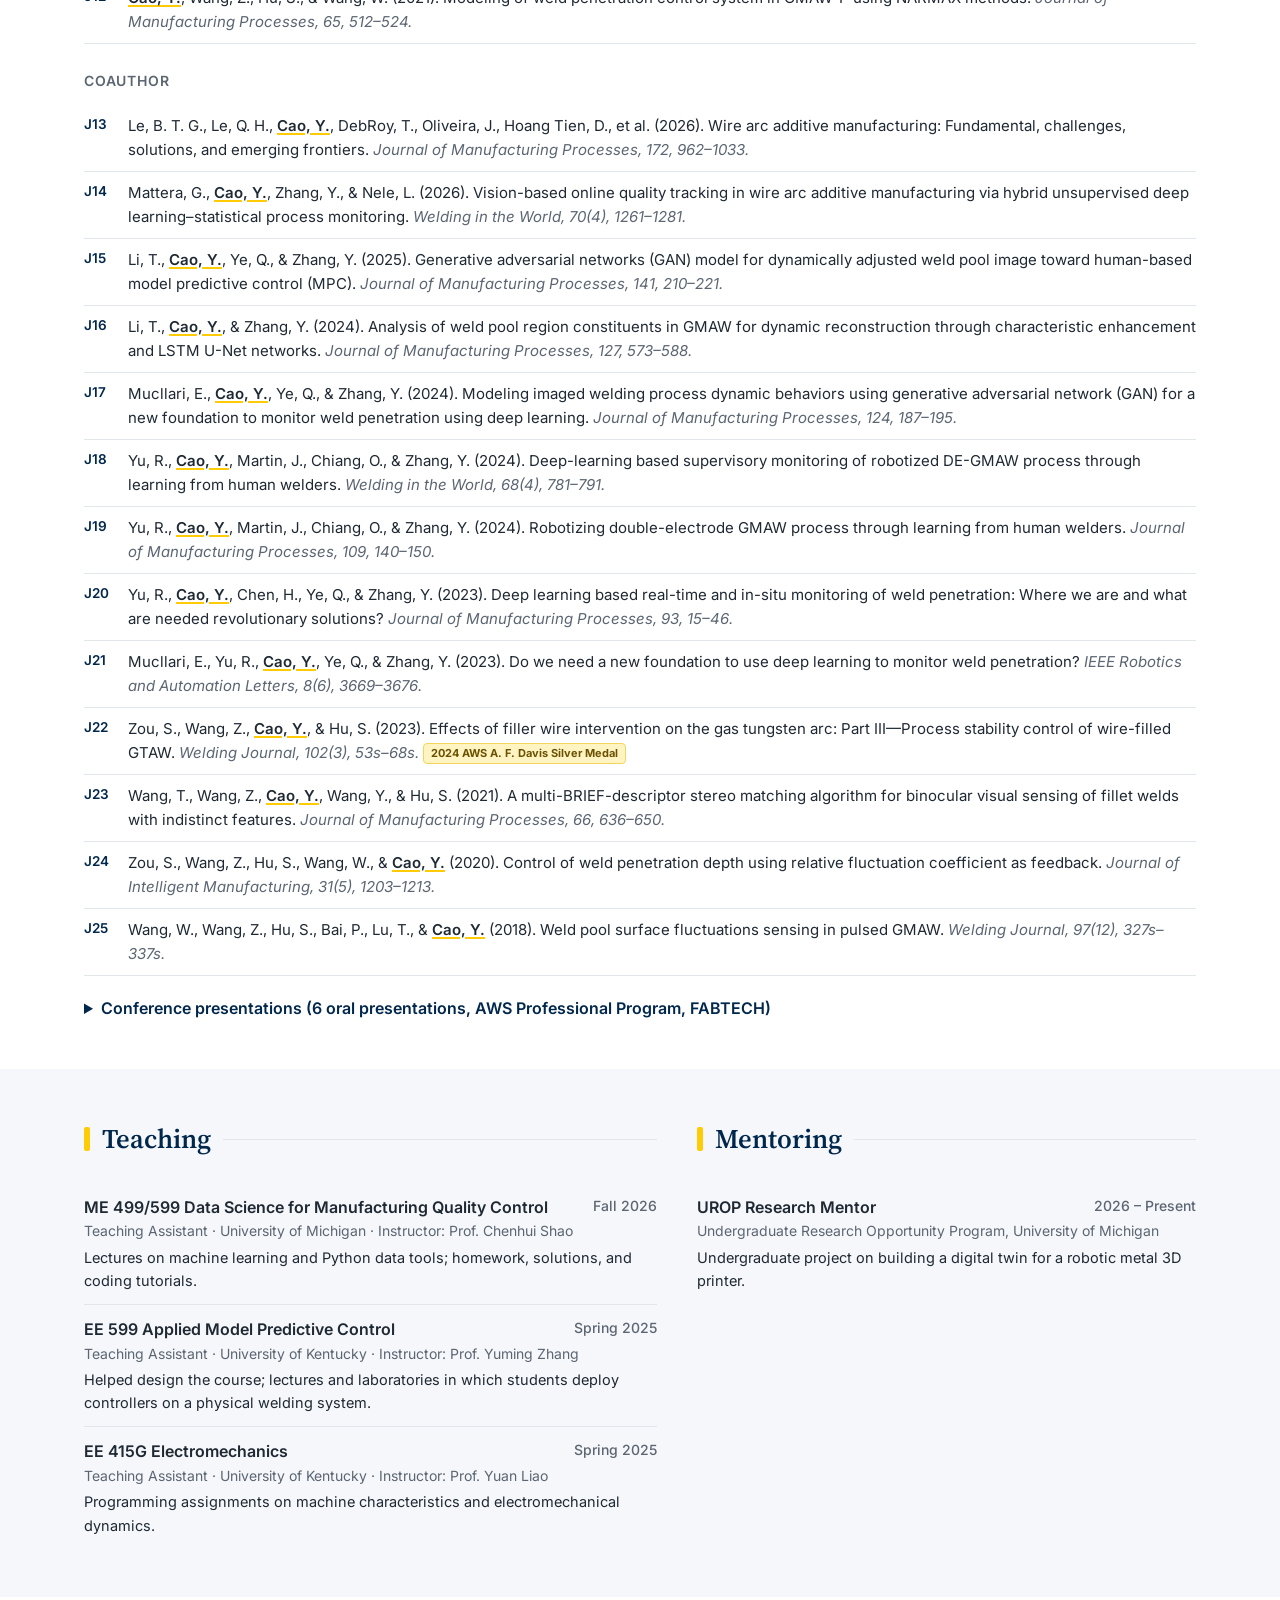
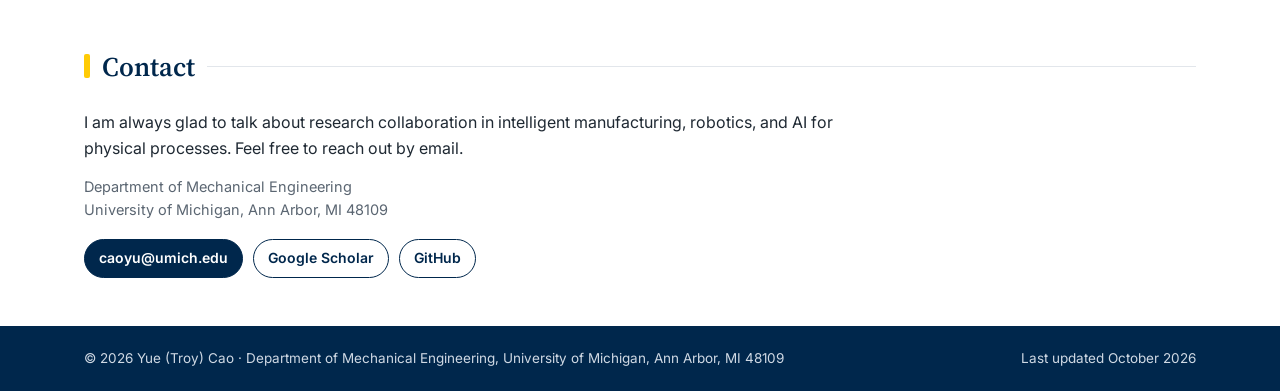
==== commit eed2ab0a: "Redesign personal website" ====
--- a/index.html
+++ b/index.html
@@ -1,862 +1,785 @@
 <!DOCTYPE html>
 <html lang="en">
 <head>
-    <meta charset="UTF-8">
-    <meta name="viewport" content="width=device-width, initial-scale=1.0">
-    <title>Yue Cao - Academic Profile</title>
-    <link href="https://fonts.googleapis.com/css2?family=Crimson+Text:wght@400;600&family=Lato:wght@300;400;700&display=swap" rel="stylesheet">
-    <style>
-        * {
-            margin: 0;
-            padding: 0;
-            box-sizing: border-box;
-        }
-
-        body {
-            font-family: 'Lato', sans-serif;
-            background: linear-gradient(135deg, #f5f7fa 0%, #e8ecf1 100%);
-            color: #2c3e50;
-            line-height: 1.6;
-        }
-
-        .container {
-            max-width: 1400px;
-            margin: 0 auto;
-            display: grid;
-            grid-template-columns: 320px 1fr;
-            gap: 40px;
-            padding: 40px;
-            min-height: 100vh;
-        }
-
-        /* Left Column - Profile */
-        .left-column {
-            position: sticky;
-            top: 40px;
-            height: fit-content;
-        }
-
-        .profile-card {
-            background: white;
-            border-radius: 12px;
-            padding: 30px;
-            box-shadow: 0 8px 30px rgba(0, 0, 0, 0.08);
-            text-align: center;
-        }
-
-        .profile-image {
-            width: 180px;
-            height: 180px;
-            border-radius: 50%;
-            object-fit: cover;
-            margin: 0 auto 20px;
-            border: 4px solid #3498db;
-            box-shadow: 0 4px 15px rgba(52, 152, 219, 0.2);
-        }
-
-        .profile-card h1 {
-            font-family: 'Crimson Text', serif;
-            font-size: 28px;
-            font-weight: 600;
-            color: #2c3e50;
-            margin-bottom: 8px;
-        }
-
-        .profile-card .title {
-            font-size: 14px;
-            color: 444;
-            margin-bottom: 20px;
-            font-weight: 300;
-        }
-
-        .contact-info {
-            text-align: left;
-            margin-top: 25px;
-            padding-top: 25px;
-            border-top: 1px solid #ecf0f1;
-        }
-
-        .contact-item {
-            margin-bottom: 15px;
-            font-size: 14px;
-        }
-
-        .contact-item strong {
-            display: block;
-            color: #34495e;
-            font-weight: 600;
-            margin-bottom: 4px;
-            font-size: 12px;
-            text-transform: uppercase;
-            letter-spacing: 0.5px;
-        }
-
-        .contact-item span {
-            color: 444;
-        }
-
-        .social-links {
-            margin-top: 25px;
-            padding-top: 25px;
-            border-top: 1px solid #ecf0f1;
-        }
-
-        .social-link {
-            display: inline-block;
-            padding: 10px 20px;
-            background: #3498db;
-            color: white;
-            text-decoration: none;
-            border-radius: 6px;
-            font-size: 14px;
-            font-weight: 600;
-            transition: background 0.3s ease;
-        }
-
-        .social-link:hover {
-            background: #2980b9;
-        }
-
-        /* Right Column - Content */
-        .right-column {
-            display: flex;
-            flex-direction: column;
-            gap: 40px;
-        }
-
-        .section {
-            background: white;
-            border-radius: 12px;
-            padding: 40px;
-            box-shadow: 0 8px 30px rgba(0, 0, 0, 0.08);
-        }
-
-        .section h2 {
-            font-family: 'Crimson Text', serif;
-            font-size: 32px;
-            color: #2c3e50;
-            margin-bottom: 25px;
-            padding-bottom: 15px;
-            border-bottom: 2px solid #3498db;
-        }
-
-        /* About Section */
-        .about-text {
-            font-size: 16px;
-            color: #333;
-            line-height: 1.8;
-        }
-
-        /* Dual Timeline */
-        .timeline {
-            position: relative;
-            max-width: 1000px;
-            margin: 0 auto;
-            padding: 0;
-        }
-
-        .timeline::before {
-            content: '';
-            position: absolute;
-            left: 50%;
-            top: 0;
-            bottom: 0;
-            width: 2px;
-            background: linear-gradient(180deg, #3498db 0%, #9b59b6 100%);
-            transform: translateX(-50%);
-        }
-
-        .timeline-item {
-            position: relative;
-            margin-bottom: 30px;
-            padding: 20px;
-            width: 45%;
-            border-radius: 8px;
-            background: #f8f9fa;
-            border: 1px solid #e9ecef;
-        }
-
-        .timeline-item:last-child {
-            margin-bottom: 0;
-        }
-
-        .timeline-item.left {
-            left: 0;
-            text-align: right;
-        }
-
-        .timeline-item.right {
-            left: 55%;
-            text-align: left;
-        }
-
-        .timeline-item::before {
-            content: '';
-            position: absolute;
-            top: 20px;
-            width: 14px;
-            height: 14px;
-            border-radius: 50%;
-            border: 3px solid white;
-        }
-
-        .timeline-item.education::before {
-            background: #3498db;
-            box-shadow: 0 0 0 2px #3498db;
-        }
-
-        .timeline-item.work::before {
-            background: #e74c3c;
-            box-shadow: 0 0 0 2px #e74c3c;
-        }
-
-        .timeline-item.left::before {
-            right: -32px;
-        }
-
-        .timeline-item.right::before {
-            left: -32px;
-        }
-
-        .timeline-item.education {
-            border-left: 4px solid #3498db;
-        }
-
-        .timeline-item.work {
-            border-left: 4px solid #e74c3c;
-        }
-
-        .timeline-date {
-            font-size: 14px;
-            color: #3498db;
-            font-weight: 600;
-            margin-bottom: 8px;
-        }
-
-        .timeline-item.work .timeline-date {
-            color: #e74c3c;
-        }
-
-        .timeline-title {
-            font-size: 18px;
-            font-weight: 600;
-            color: #2c3e50;
-            margin-bottom: 5px;
-        }
-
-        .timeline-institution {
-            font-size: 15px;
-            color: 444;
-            font-style: italic;
-            margin-bottom: 10px;
-        }
-
-        .timeline-description {
-            font-size: 14px;
-            color: #333;
-            line-height: 1.6;
-        }
-
-
-        /* Skills Section */
-        .skills-intro {
-            font-size: 16px;
-            color: #333;
-            line-height: 1.25;
-            margin-bottom: 25px;
-        }
-
-        .skills-list {
-            display: grid;
-            grid-template-columns: repeat(auto-fit, minmax(300px, 1fr));
-            gap: 20px;
-        }
-
-        .skill-category {
-            background: #f8f9fa;
-            border-radius: 8px;
-            padding: 5px;
-            border-left: 4px solid #3498db;
-        }
-
-        .skill-category h3 {
-            font-family: 'Crimson Text', serif;
-            font-size: 18px;
-            color: #2c3e50;
-            margin-bottom: 10px;
-        }
-
-        .skill-category p {
-            font-size: 16px;
-            color: #333;
-            line-height: 1.6;
-        }
-
-        /* Research Projects Section */
-        .project-item {
-            background: #f8f9fa;
-            border-radius: 12px;
-            padding: 30px;
-            border-left: 4px solid #2ecc71;
-            margin-bottom: 30px;
-        }
-
-        .project-title {
-            font-family: 'Crimson Text', serif;
-            font-size: 24px;
-            font-weight: 600;
-            color: #2c3e50;
-            margin-bottom: 20px;
-            line-height: 1.3;
-        }
-
-        .project-image-container {
-            text-align: center;
-            margin: 20px 0;
-        }
-
-        .project-image {
-            width: 400px;
-            max-width: 100%;
-            height: auto;
-            border-radius: 8px;
-            box-shadow: 0 4px 15px rgba(0, 0, 0, 0.1);
-            object-fit: cover;
-        }
-
-        .project-description {
-            margin: 20px 0;
-        }
-
-        .project-description p {
-            font-size: 16px;
-            color: #333;
-            line-height: 1.8;
-        }
-
-        .project-publications {
-            margin-top: 25px;
-            padding-top: 20px;
-            border-top: 1px solid #e9ecef;
-        }
-
-        .project-publications h4 {
-            font-family: 'Crimson Text', serif;
-            font-size: 18px;
-            color: #2c3e50;
-            margin-bottom: 15px;
-            font-weight: 600;
-        }
-
-        /* Media Grid Styling */
-        .media-grid {
-            margin: 20px 0;
-        }
-
-        .media-row {
-            display: flex;
-            justify-content: center;
-            gap: 20px;
-            margin-bottom: 30px;
-            flex-wrap: wrap;
-        }
-
-        .media-item {
-            text-align: center;
-            flex: 1;
-            min-width: 250px;
-            max-width: 400px;
-        }
-
-        .media-item img {
-            width: 100%;
-            height: auto;
-            border-radius: 8px;
-            box-shadow: 0 4px 15px rgba(0, 0, 0, 0.1);
-            object-fit: cover;
-        }
-
-        .media-item video {
-            width: 100%;
-            height: auto;
-            border-radius: 8px;
-            box-shadow: 0 4px 15px rgba(0, 0, 0, 0.1);
-            max-height: 250px;
-        }
-
-        .media-caption {
-            font-family: 'Calibri', sans-serif;
-            font-weight: bold;
-            color: #8e44ad;
-            font-size: 16px;
-            margin-top: 10px;
-            line-height: 1.3;
-        }
-
-        /* Publications Section */
-        .publications-list {
-            display: flex;
-            flex-direction: column;
-            gap: 25px;
-        }
-
-        .publication-item {
-            background: #f8f9fa;
-            border-radius: 8px;
-            padding: 5px;
-            border-left: 4px solid #3498db;
-            transition: transform 0.3s ease, box-shadow 0.3s ease;
-        }
-
-        .publication-item:hover {
-            transform: translateY(-2px);
-            box-shadow: 0 8px 20px rgba(0, 0, 0, 0.1);
-        }
-
-        .publication-number {
-            font-weight: 700;
-            color: #3498db;
-            font-size: 16px;
-            margin-bottom: 10px;
-        }
-
-        .publication-content {
-            font-size: 15px;
-            color: #333;
-            line-height: 1.25;
-        }
-
-        .publication-content .authors {
-            font-weight: 600;
-        }
-
-        .publication-content .title {
-            font-style: italic;
-            margin: 0 4px;
-        }
-
-        .publication-content .journal {
-            color: 444;
-        }
-
-        /* Awards Section */
-        .awards-list {
-            display: flex;
-            flex-direction: column;
-            gap: 20px;
-        }
-
-        .award-item {
-            background: linear-gradient(135deg, #fff7e6 0%, #fff3d3 100%);
-            border-radius: 8px;
-            padding: 20px;
-            border-left: 4px solid #f39c12;
-        }
-
-        .award-year {
-            font-weight: 700;
-            color: #d68910;
-            font-size: 16px;
-            margin-bottom: 8px;
-        }
-
-        .award-title {
-            font-family: 'Crimson Text', serif;
-            font-size: 18px;
-            font-weight: 600;
-            color: #2c3e50;
-            margin-bottom: 8px;
-        }
-
-        .award-description {
-            font-size: 14px;
-            color: #333;
-            line-height: 1.6;
-        }
-
-        @media (max-width: 1024px) {
-            .container {
-                grid-template-columns: 1fr;
-            }
-
-            .left-column {
-                position: static;
-            }
-
-            .skills-list {
-                grid-template-columns: 1fr;
-            }
-
-            /* Mobile timeline adjustments */
-            .timeline::before {
-                left: 20px;
-                transform: none;
-            }
-
-            .timeline-item {
-                width: 100%;
-                left: 0 !important;
-                text-align: left !important;
-                margin-left: 40px;
-            }
-
-            .timeline-item::before {
-                left: -32px !important;
-                right: auto !important;
-            }
-        }
-    </style>
+<meta charset="UTF-8">
+<meta name="viewport" content="width=device-width, initial-scale=1.0">
+<title>Yue (Troy) Cao</title>
+<meta name="description" content="Yue (Troy) Cao, Research Fellow in Mechanical Engineering at the University of Michigan. Intelligent manufacturing: robotics, generative AI, and control for welding and additive manufacturing.">
+<link rel="icon" href="data:image/svg+xml,%3Csvg xmlns=%22http://www.w3.org/2000/svg%22 viewBox=%220 0 64 64%22%3E%3Crect width=%2264%22 height=%2264%22 rx=%2212%22 fill=%22%2300274C%22/%3E%3Ctext x=%2232%22 y=%2242%22 font-family=%22Georgia,serif%22 font-size=%2228%22 font-weight=%22700%22 fill=%22%23FFCB05%22 text-anchor=%22middle%22%3EYC%3C/text%3E%3C/svg%3E">
+<link rel="preconnect" href="https://fonts.googleapis.com">
+<link rel="preconnect" href="https://fonts.gstatic.com" crossorigin>
+<link href="https://fonts.googleapis.com/css2?family=Inter:wght@400;500;600;700&family=Source+Serif+4:opsz,wght@8..60,500;8..60,600&display=swap" rel="stylesheet">
+<style>
+:root {
+  --blue: #00274C;          /* Michigan blue */
+  --blue-2: #1d4f7d;
+  --maize: #FFCB05;         /* Michigan maize, used sparingly */
+  --ink: #1f2933;
+  --muted: #5b6672;
+  --line: #e2e6eb;
+  --bg: #ffffff;
+  --bg-soft: #f5f7fa;
+  --radius: 10px;
+  --shadow: 0 1px 2px rgba(16, 24, 40, .06), 0 1px 3px rgba(16, 24, 40, .08);
+}
+* { box-sizing: border-box; margin: 0; padding: 0; }
+html { scroll-behavior: smooth; scroll-padding-top: 72px; }
+body { font-family: Inter, system-ui, -apple-system, "Segoe UI", sans-serif; color: var(--ink); background: var(--bg); line-height: 1.6; font-size: 16px; }
+a { color: var(--blue-2); text-decoration: none; }
+a:hover { text-decoration: underline; }
+img, video { display: block; max-width: 100%; }
+.wrap { max-width: 1160px; margin: 0 auto; padding: 0 24px; }
+
+/* Header */
+header.top { position: sticky; top: 0; z-index: 50; background: var(--blue); color: #fff; }
+header.top .wrap { display: flex; align-items: center; gap: 24px; height: 60px; }
+.brand { font-family: "Source Serif 4", Georgia, serif; font-size: 21px; font-weight: 600; color: #fff; white-space: nowrap; }
+.brand:hover { text-decoration: none; }
+nav.menu { display: flex; gap: 20px; margin-left: auto; overflow-x: auto; scrollbar-width: none; }
+nav.menu::-webkit-scrollbar { display: none; }
+nav.menu a { color: #dfe6ee; font-size: 14.5px; font-weight: 500; white-space: nowrap; padding: 4px 0; border-bottom: 2px solid transparent; }
+nav.menu a:hover { color: #fff; text-decoration: none; border-bottom-color: var(--maize); }
+
+/* About */
+.hero { padding: 44px 0 36px; border-bottom: 1px solid var(--line); }
+.hero .wrap { display: grid; grid-template-columns: 190px 1fr; gap: 40px; align-items: center; }
+.hero img.photo { width: 190px; height: 190px; border-radius: 50%; object-fit: cover; object-position: center 30%; border: 4px solid #fff; box-shadow: 0 0 0 2px var(--blue); }
+.hero h1 { font-family: "Source Serif 4", Georgia, serif; font-size: 38px; font-weight: 600; color: var(--blue); line-height: 1.15; }
+.hero .role { font-size: 17px; color: var(--muted); margin: 6px 0 14px; }
+.hero .role strong { color: var(--ink); font-weight: 600; }
+.hero p.bio { max-width: 780px; }
+.links { display: flex; flex-wrap: wrap; gap: 10px; margin-top: 18px; }
+.btn { display: inline-flex; align-items: center; gap: 7px; padding: 7px 14px; border: 1px solid var(--blue); border-radius: 999px; color: var(--blue); font-size: 14px; font-weight: 600; background: #fff; }
+.btn:hover { background: var(--blue); color: #fff; text-decoration: none; }
+.btn.solid { background: var(--blue); color: #fff; }
+.btn.solid:hover { background: var(--blue-2); }
+.btn svg { width: 15px; height: 15px; fill: currentColor; }
+
+/* Sections */
+section { padding: 48px 0; }
+section.soft { background: var(--bg-soft); }
+h2.sec { font-family: "Source Serif 4", Georgia, serif; font-size: 27px; font-weight: 600; color: var(--blue); margin-bottom: 22px; display: flex; align-items: center; gap: 12px; }
+h2.sec::after { content: ""; flex: 1; height: 1px; background: var(--line); }
+h2.sec .bar { width: 6px; height: 24px; background: var(--maize); border-radius: 2px; }
+h3.sub { font-size: 14px; text-transform: uppercase; letter-spacing: .8px; color: var(--muted); font-weight: 600; margin: 4px 0 12px; }
+.two { display: grid; grid-template-columns: 1.15fr 1fr; gap: 40px; }
+
+/* Experience timeline */
+.timeline { position: relative; margin-left: 8px; }
+.timeline::before { content: ""; position: absolute; left: 0; top: 6px; bottom: 6px; width: 2px; background: var(--line); }
+.tl { position: relative; padding: 0 0 18px 26px; }
+.tl:last-child { padding-bottom: 0; }
+.tl::before { content: ""; position: absolute; left: -6px; top: 5px; width: 14px; height: 14px; border-radius: 50%; background: #fff; border: 3px solid var(--blue); }
+.tl.edu::before { border-color: var(--maize); }
+.tl .w { font-size: 13.5px; font-weight: 600; color: var(--blue); }
+.tl .r { font-weight: 600; }
+.tl .o { font-size: 14.5px; color: var(--muted); }
+.legend { display: flex; gap: 18px; font-size: 13px; color: var(--muted); margin: -8px 0 16px; }
+.legend i { display: inline-block; width: 11px; height: 11px; border-radius: 50%; border: 3px solid var(--blue); margin-right: 6px; vertical-align: -1px; }
+.legend i.e { border-color: var(--maize); }
+
+/* Honors */
+.honor { background: #fff; border: 1px solid var(--line); border-left: 4px solid var(--maize); border-radius: var(--radius); padding: 14px 16px; margin-bottom: 14px; }
+.honor b { display: block; color: var(--blue); }
+.honor .y { font-size: 13px; font-weight: 600; color: var(--muted); }
+.honor span.t { display: block; font-size: 14.5px; color: var(--muted); margin-top: 4px; }
+
+/* Research: area filter */
+.filters { display: flex; flex-wrap: wrap; gap: 8px; margin-bottom: 20px; }
+.filters button { font: inherit; font-size: 14px; font-weight: 600; padding: 6px 14px; border-radius: 999px; border: 1px solid var(--line); background: #fff; color: var(--muted); cursor: pointer; }
+.filters button:hover { border-color: var(--blue); color: var(--blue); }
+.filters button[aria-pressed="true"] { background: var(--blue); border-color: var(--blue); color: #fff; }
+.filters button .n { font-weight: 500; opacity: .75; margin-left: 5px; }
+
+/* Research: small cards that expand */
+.grid { display: grid; grid-template-columns: repeat(4, 1fr); gap: 18px; grid-auto-flow: dense; }
+.card { background: #fff; border: 1px solid var(--line); border-radius: var(--radius); box-shadow: var(--shadow); overflow: hidden; display: flex; flex-direction: column; cursor: pointer; transition: box-shadow .15s ease, transform .15s ease; }
+.card:not(.open):hover { transform: translateY(-2px); box-shadow: 0 6px 16px rgba(16, 24, 40, .10); }
+.card:focus-visible { outline: 3px solid var(--maize); outline-offset: 2px; }
+.card.hidden { display: none; }
+.thumb { aspect-ratio: 16 / 10; background: var(--bg-soft); border-bottom: 1px solid var(--line); overflow: hidden; }
+.thumb video, .thumb img { width: 100%; height: 100%; object-fit: cover; }
+.thumb.contain video, .thumb.contain img { object-fit: contain; background: #fff; }
+.thumb.placeholder { display: flex; align-items: center; justify-content: center; flex-direction: column; gap: 6px; color: var(--blue); background: linear-gradient(135deg, #eef3f8, #f8fafc); font-size: 12.5px; font-weight: 600; }
+.thumb.placeholder svg { width: 44px; height: 44px; fill: none; stroke: var(--blue); stroke-width: 1.4; }
+.cbody { padding: 12px 14px 14px; display: flex; flex-direction: column; flex: 1; }
+.meta { font-size: 12px; color: var(--muted); display: flex; justify-content: space-between; gap: 6px; }
+.meta .date { font-weight: 600; color: var(--blue); }
+.card h4 { font-size: 14.5px; line-height: 1.35; margin: 5px 0 8px; color: var(--ink); }
+.areas { display: flex; flex-wrap: wrap; gap: 5px; margin-top: auto; }
+.area { font-size: 11px; padding: 1px 7px; border-radius: 4px; background: #eef3f8; color: var(--blue-2); font-weight: 500; }
+.badge { display: inline-block; font-size: 11px; font-weight: 700; padding: 1px 7px; border-radius: 4px; vertical-align: 1px; }
+.badge.award { background: #fff4c2; color: #6b5200; border: 1px solid #f2d65c; }
+.badge.status { background: #eef3f8; color: var(--blue-2); }
+
+/* Expanded card */
+.detail { display: none; }
+.card.open { grid-column: 1 / -1; cursor: default; border-color: #c9d3de; box-shadow: 0 10px 30px rgba(0, 39, 76, .12); }
+.card.open .thumb, .card.open .cbody { display: none; }
+.card.open .detail { display: block; }
+.dhead { background: var(--blue); color: #fff; padding: 14px 56px 14px 22px; position: relative; }
+.dhead h3 { font-family: "Source Serif 4", Georgia, serif; font-size: 21px; font-weight: 600; line-height: 1.3; }
+.dhead .dmeta { font-size: 13px; color: #cfd9e4; margin-top: 2px; }
+.dclose { position: absolute; top: 12px; right: 12px; width: 34px; height: 34px; border-radius: 50%; border: 0; background: rgba(255, 255, 255, .14); color: #fff; font-size: 20px; line-height: 34px; cursor: pointer; }
+.dclose:hover { background: rgba(255, 255, 255, .28); }
+.dbody { display: grid; grid-template-columns: 1.25fr 1fr; gap: 26px; padding: 20px 22px 24px; }
+.dbody.single { grid-template-columns: 1fr; }
+.dtext p { font-size: 15px; margin-bottom: 11px; }
+.dtext h5 { font-size: 12.5px; text-transform: uppercase; letter-spacing: .7px; color: var(--muted); margin: 14px 0 8px; }
+.dtext ol { padding-left: 18px; font-size: 14px; }
+.dtext ol li { margin-bottom: 6px; }
+.gallery { display: grid; grid-template-columns: 1fr 1fr; gap: 12px; align-content: start; }
+.gallery figure { background: var(--bg-soft); border: 1px solid var(--line); border-radius: 8px; overflow: hidden; }
+.gallery figure.wide { grid-column: 1 / -1; }
+.gallery video, .gallery img { width: 100%; background: #fff; }
+.gallery figcaption { font-size: 12.5px; color: var(--muted); padding: 6px 10px; }
+.me { font-weight: 600; }
+
+/* Simulation frame inside the WAAM card */
+.sim { margin: 0; }
+.sim-frame { aspect-ratio: 16 / 9; border-radius: 8px; overflow: hidden; background: #11151c; border: 1px solid var(--line); }
+.sim-frame { position: relative; }
+.sim-frame iframe { width: 100%; height: 100%; border: 0; display: block; }
+.sim-cover { position: absolute; inset: 0; width: 100%; border: 0; cursor: pointer; background: linear-gradient(to top, rgba(0, 20, 40, .55), rgba(0, 20, 40, 0) 40%); color: #fff; font: inherit; font-size: 14px; font-weight: 600; display: flex; align-items: flex-end; justify-content: center; padding-bottom: 46px; }
+.sim-cover:hover { background: linear-gradient(to top, rgba(0, 20, 40, .7), rgba(0, 20, 40, 0) 45%); }
+.sim-cover.off { display: none; }
+.sim figcaption { font-size: 13px; color: var(--muted); margin-top: 8px; }
+.dbody.single .dtext { max-width: 900px; }
+
+/* Molten pool demo inside its expanded card */
+.demo-tabs, .proc-tabs { display: flex; flex-wrap: wrap; gap: 6px; margin-bottom: 8px; }
+.demo-tabs button, .proc-tabs button { font: inherit; font-size: 13px; font-weight: 600; padding: 5px 11px; border-radius: 6px; border: 1px solid var(--line); background: var(--bg-soft); color: var(--muted); cursor: pointer; }
+.proc-tabs button { font-weight: 500; font-size: 12.5px; padding: 3px 9px; background: #fff; }
+.demo-tabs button[aria-selected="true"] { background: var(--blue); color: #fff; border-color: var(--blue); }
+.proc-tabs button[aria-selected="true"] { border-color: var(--blue); color: var(--blue); box-shadow: inset 0 -2px 0 var(--maize); }
+.demo-frame { aspect-ratio: 16 / 9; background: #fff; border: 1px solid var(--line); border-radius: 8px; overflow: hidden; }
+.demo-frame video { width: 100%; height: 100%; object-fit: contain; }
+.demo-caption { font-size: 13.5px; color: var(--muted); margin-top: 8px; }
+.demo-caption b { color: var(--ink); }
+
+/* Publications */
+.pubs ol { list-style: none; }
+.pubs li { position: relative; padding: 9px 0 9px 44px; border-bottom: 1px solid var(--line); font-size: 15px; }
+.pubs li::before { content: attr(data-n); position: absolute; left: 0; top: 9px; font-weight: 600; color: var(--blue); font-size: 13.5px; }
+.pubs .me { text-decoration: underline; text-decoration-color: var(--maize); text-decoration-thickness: 2px; text-underline-offset: 2px; }
+.pubs .v { font-style: italic; color: var(--muted); }
+.pubs .code { font-size: 13px; font-weight: 600; margin-left: 6px; }
+details.conf { margin-top: 20px; }
+details.conf summary { cursor: pointer; font-weight: 600; color: var(--blue); }
+details.conf ol { margin-top: 8px; }
+
+/* Teaching & mentoring */
+.item { padding: 12px 0; border-bottom: 1px solid var(--line); }
+.item:last-child { border-bottom: 0; }
+.item .h { display: flex; justify-content: space-between; gap: 12px; font-weight: 600; }
+.item .h span { font-weight: 500; color: var(--muted); font-size: 14px; white-space: nowrap; }
+.item .s { font-size: 14px; color: var(--muted); }
+.item .d { font-size: 14.5px; margin-top: 3px; }
+
+/* Contact */
+.contact { max-width: 760px; }
+.contact p { font-size: 16px; margin-bottom: 14px; }
+.contact .addr { font-size: 14.5px; color: var(--muted); margin-bottom: 16px; }
+
+footer { background: var(--blue); color: #cfd9e4; font-size: 13.5px; padding: 22px 0; }
+footer .wrap { display: flex; justify-content: space-between; flex-wrap: wrap; gap: 10px; }
+
+@media (max-width: 1000px) {
+  .grid { grid-template-columns: repeat(3, 1fr); }
+  .dbody { grid-template-columns: 1fr; }
+}
+@media (max-width: 760px) {
+  .wrap { padding: 0 16px; }
+  header.top .wrap { gap: 14px; }
+  .brand { font-size: 18px; }
+  nav.menu { gap: 14px; }
+  .hero { padding: 30px 0 26px; }
+  .hero .wrap { grid-template-columns: 1fr; gap: 18px; }
+  .hero img.photo { width: 128px; height: 128px; }
+  .hero h1 { font-size: 30px; }
+  .two { grid-template-columns: 1fr; gap: 28px; }
+  .grid { grid-template-columns: repeat(2, 1fr); gap: 12px; }
+  .gallery { grid-template-columns: 1fr; }
+  .dbody { padding: 16px; }
+  section { padding: 36px 0; }
+  .pubs li { padding-left: 38px; }
+}
+@media (max-width: 420px) { .grid { grid-template-columns: 1fr; } }
+@media (prefers-reduced-motion: reduce) { html { scroll-behavior: auto; } .card { transition: none; } }
+</style>
 </head>
 <body>
-    <div class="container">
-        <!-- Left Column - Profile -->
-        <div class="left-column">
-            <div class="profile-card">
-                <img src="profile.jpg" alt="Profile Photo" class="profile-image">
-                <h1>Yue Cao</h1>
-                <p class="title">Ph.D. Candidate & Research Assistant<br>Department of Electrical Engineering</p>
-                
-                <div class="contact-info">
-                    <div class="contact-item">
-                        <strong>Email</strong>
-                        <span>yca247@uky.edu</span>
-                    </div>
-                    <div class="contact-item">
-                        <strong>Address</strong>
-                        <span>143 Graham Avenue<br>414D CRMS Bldg<br>Lexington, KY 40506</span>
-                    </div>
-                    <div class="contact-item">
-                        <strong>Research Interests</strong>
-                        <span>Intelligent Manufacturing, Deep Learning, Process Control, Human-Robot Interaction</span>
-                    </div>
-                </div>
-
-                <div class="social-links">
-                    <a href="https://scholar.google.com/citations?user=Ff6AFQUAAAAJ&hl=en" target="_blank" class="social-link">Google Scholar</a>
-                    <a href="CV eng.pdf" target="_blank" class="social-link" style="margin-top: 10px;">Download CV</a>
-                </div>
-            </div>
-        </div>
-
-        <!-- Right Column - Content -->
-        <div class="right-column">
-            <!-- About Section -->
-            <div class="section">
-                <h2>About</h2>
-                <div class="about-text">
-                    <p>I am Yue Cao, a 3rd-year Ph.D. candidate and research assistant in the Department of Electrical Engineering at the University of Kentucky. My research interests lie in applying <strong>deep learning</strong> and <strong>control theory</strong> to address <strong>intelligent manufacturing</strong> tasks, e.g., robotic <strong>welding</strong> and <strong>additive manufacturing</strong>. With rich experience in related fields (Bachelor's and Master's degrees, and industrial experience) and a strong publication record, I am deeply committed to advancing the integration of intelligent algorithms with physical manufacturing processes for adaptive and efficient production.</p>
-                    <p style="margin-top: 15px;">I have been recognized for my contributions to the field, being named a 2025 winner of the International Institute of Welding's Henry Granjon Award in the "Human Related Subjects" category for my innovative research in human-robot collaboration and intelligent welding processes.</p>
-                </div>
-                <div style="margin-top: 25px;">
-                    <a href="https://engr.uky.edu/news/graduate-student-receives-international-welding-award" target="_blank" class="social-link">Award News Article</a>
-                </div>
-            </div>
-
-            <!-- Education & Experience Section -->
-            <div class="section">
-                <h2>Education & Experience</h2>
-                <div style="display: flex; justify-content: center; gap: 30px; margin-bottom: 30px; font-size: 14px;">
-                    <div style="display: flex; align-items: center; gap: 8px;">
-                        <div style="width: 20px; height: 4px; background: #3498db; border-radius: 2px;"></div>
-                        <span>Education</span>
-                    </div>
-                    <div style="display: flex; align-items: center; gap: 8px;">
-                        <div style="width: 20px; height: 4px; background: #e74c3c; border-radius: 2px;"></div>
-                        <span>Work Experience</span>
-                    </div>
-                </div>
-                <div class="timeline">
-                    <!-- Ph.D. Education - Left -->
-                    <div class="timeline-item left education">
-                        <div class="timeline-date">Jan. 2023 – Present</div>
-                        <div class="timeline-title">Ph.D. Candidate in Electrical Engineering</div>
-                        <div class="timeline-institution">University of Kentucky, Lexington, KY, USA</div>
-                        <div class="timeline-description">
-                            Currently a 3rd-year Ph.D. candidate and research assistant focusing on intelligent manufacturing, deep learning applications in robotic welding and additive manufacturing, and human-robot collaboration.
-                        </div>
-                    </div>
-
-                    <!-- TianTong Vision Work - Right -->
-                    <div class="timeline-item right work">
-                        <div class="timeline-date">Jul. 2022 – Dec. 2022</div>
-                        <div class="timeline-title">Autonomous Driving Engineer</div>
-                        <div class="timeline-institution">TianTong Vision Co., Ltd., Tianjin, China</div>
-                        <div class="timeline-description">
-                            Focused on path planning and vehicle body control algorithms.
-                        </div>
-                    </div>
-
-                    <!-- Weichai Power Work - Right -->
-                    <div class="timeline-item right work">
-                        <div class="timeline-date">Aug. 2021 – Jul. 2022</div>
-                        <div class="timeline-title">Motor Control Engineer</div>
-                        <div class="timeline-institution">Weichai Power Co., Ltd., Weifang, Shandong, China</div>
-                        <div class="timeline-description">
-                            Developed motor control algorithms and embedded software for powertrain systems.
-                        </div>
-                    </div>
-
-                    <!-- Master's Education - Left -->
-                    <div class="timeline-item left education">
-                        <div class="timeline-date">Sep. 2018 – Jun. 2021</div>
-                        <div class="timeline-title">M.Eng. in Materials Processing Engineering</div>
-                        <div class="timeline-institution">Tianjin University, Tianjin, China</div>
-                        <div class="timeline-description">
-                            Recommended Admission. Specialized in materials processing engineering with focus on manufacturing processes.
-                        </div>
-                    </div>
-
-                    <!-- Bachelor's Education - Left -->
-                    <div class="timeline-item left education">
-                        <div class="timeline-date">Sep. 2014 – Jun. 2018</div>
-                        <div class="timeline-title">B.Eng. in Material Forming and Control Engineering</div>
-                        <div class="timeline-institution">Tianjin University, Tianjin, China</div>
-                        <div class="timeline-description">
-                            Undergraduate studies in material forming and control engineering, providing foundation in manufacturing and materials science.
-                        </div>
-                    </div>
-                </div>
-            </div>
-
-            <!-- Skills Section -->
-            <div class="section">
-                <h2>Skills</h2>
-                <div class="skills-intro">
-                    <p>My core ability is to build <strong> intelligent manufacturing systems </strong> capable of <strong> real-time </strong> decision-making through the integration of algorithms, robotic execution, and physical processes. I am always thrilled to see how computational intelligence can truly impact real-world processes, rather than remaining only in simulation.</p>
-                </div>
-                <div class="skills-list">
-                    <div class="skill-category">
-                        <h3>Manufacturing Processes</h3>
-                        <p>Deep knowledge of arc welding processes, including Gas Tungsten Arc Welding (GTAW) and Gas Metal Arc Welding (GMAW)</p>
-                    </div>
-                    <div class="skill-category">
-                        <h3>AI & Deep Learning</h3>
-                        <p>Supervised learning, generative models, reinforcement learning, imitation learning</p>
-                    </div>
-                    <div class="skill-category">
-                        <h3>Control Systems</h3>
-                        <p>PID, Model Predictive Control (MPC), adaptive control</p>
-                    </div>
-                    <div class="skill-category">
-                        <h3>Robotics & Automation</h3>
-                        <p>Collaborative robot control, human motion capture, and human–robot interaction</p>
-                    </div>
-                    <div class="skill-category">
-                        <h3>Virtual/Augmented Reality</h3>
-                        <p>Development of immersive human-interaction environments in VR and AR using the Unity platform</p>
-                    </div>
-                    <div class="skill-category">
-                        <h3>Programming & Software</h3>
-                        <p>Python, MATLAB/Simulink, C#, C, C++</p>
-                    </div>
-                </div>
-            </div>
-
-            <!-- Research Projects Section -->
-            <div class="section">
-                <h2>Research Projects</h2>
-                
-                <!-- Project 1: Human Predictive Control -->
-                <div class="project-item">
-                    <h3 class="project-title">Human Predictive Control of Welding Robot through Generative AI Enhanced Human-Robot Collaboration</h3>
-                    <div class="project-image-container">
-                        <img src="graphic abstract.png" alt="Human Predictive Control Project Graphic Abstract" class="project-image" style="width: 650px; height: auto;">
-                    </div>
-                    <div class="project-description">
-                        <p>To improve human control of welding process, a <strong>teleoperated Human Robot Collaboration welding system</strong> is developed, where a <strong>generative AI</strong> model can predict the future weld pool evolution, to reduce human cognitive burden. This work exemplifies a human-centric HRC paradigm that unites human expertise, robotic execution, and computational intelligence for intelligent manufacturing.</p>
-                    </div>
-                    <div class="project-publications">
-                        <h4>Related Publications:</h4>
-                        <div class="publication-item">
-                            <div class="publication-number">1.</div>
-                            <div class="publication-content">
-                                <span class="authors">Cao, Y., Ye, Q., & Zhang, Y.</span> (2025). <span class="title">Synthesizing Weld Pool Dynamics via VAE-GAN to Enhance Human Control Performance.</span> <span class="journal">Journal of Manufacturing Processes.</span>
-                            </div>
-                        </div>
-                        <div class="publication-item">
-                            <div class="publication-number">2.</div>
-                            <div class="publication-content">
-                                <span class="authors">Cao, Y., Ma, N., Ye, Q., & Zhang, Y.</span> (2025). <span class="title">Human Predictive Control of Welding Robot through Generative AI Enhanced Human-Robot Collaboration.</span> <span class="journal">IEEE Robotics and Automation Letters. (under review)</span>
-                            </div>
-                        </div>
-                    </div>
-                </div>
-
-                <!-- Project 2: Robotization of DE-GMAW -->
-                <div class="project-item">
-                    <h3 class="project-title">Robotization of DE-GMAW through Human-Robot Collaboration</h3>
-                    
-                    <div class="media-grid">
-                        <!-- First Row: Images -->
-                        <div class="media-row">
-                            <div class="media-item">
-                                <img src="Virtual Reality Environment.jpg" alt="Virtual Reality Environment">
-                                <div class="media-caption">Virtual Reality Environment</div>
-                            </div>
-                            <div class="media-item">
-                                <img src="Physical System.jpg" alt="Physical System">
-                                <div class="media-caption">Physical System</div>
-                            </div>
-                        </div>
-                        
-                        <!-- Second Row: Videos -->
-                        <div class="media-row">
-                            <div class="media-item">
-                                <video controls autoplay loop muted>
-                                    <source src="Human Demonstration Video.mp4" type="video/mp4">
-                                    Your browser does not support the video tag.
-                                </video>
-                                <div class="media-caption">Human Demonstration Video</div>
-                            </div>
-                            <div class="media-item">
-                                <video controls autoplay loop muted>
-                                    <source src="Debugging of Position Control.mp4" type="video/mp4">
-                                    Your browser does not support the video tag.
-                                </video>
-                                <div class="media-caption">Debugging of Position Control</div>
-                            </div>
-                            <div class="media-item">
-                                <video controls autoplay loop muted>
-                                    <source src="Automated Welding Process.mp4" type="video/mp4">
-                                    Your browser does not support the video tag.
-                                </video>
-                                <div class="media-caption">Automated Welding Process</div>
-                            </div>
-                        </div>
-                    </div>
-                    
-                    <div class="project-description">
-                        <p>Double-electrode Gas Metal Arc Welding (DE-GMAW) is a variant of GMAW that decouples heat and mass transfers, well suitable for additive manufacturing (AM). I developed a <strong>VR-based teleoperated Human Robot Collaboration system</strong> to robotize it by leveraging human adaptability. An <strong>object detection network (YOLO)</strong> was implemented and a <strong>human model</strong> was established. Ongoing studies include transferring human operational knowledge using <strong>Imitation Learning</strong>. </p>
-                    </div>
-                    
-                    <div class="project-publications">
-                        <h4>Related Publications:</h4>
-                        <div class="publication-item">
-                            <div class="publication-number">1.</div>
-                            <div class="publication-content">
-                                <span class="authors">Cao, Y., Chen, H., & Zhang, Y.</span> (2025). <span class="title">Monitoring of DE-GMAW process in human–robot collaboration.</span> <span class="journal">Welding in the World.</span>
-                            </div>
-                        </div>
-                        <div class="publication-item">
-                            <div class="publication-number">2.</div>
-                            <div class="publication-content">
-                                <span class="authors">Cao, Y., & Zhang, Y.</span> (2025). <span class="title">Control of DE-GMAW through human–robot collaboration.</span> <span class="journal">Welding in the World.</span>
-                            </div>
-                        </div>
-                    </div>
-                </div>
-
-
-                <!-- Project 3: WAAM Anomaly Detection -->
-                <div class="project-item">
-                    <h3 class="project-title">Addressing Label Inaccuracy in WAAM Anomaly Detection via Iterative Label Refinement and Unsupervised Feature Learning</h3>
-                    <div class="project-image-container">
-                        <img src="label misclassification.jpg" alt="WAAM Anomaly Detection Label Misclassification" class="project-image" style="width: 650px; height: auto;">
-                    </div>
-                    <div class="project-description">
-                        <p>In additive manufacturing (AM), Labels are typically assigned at the segment level during post-process inspection, giving identical labels to all frames in a segment even though anomalies may occur only in part of it, leading to inevitable misclassifications. In this work, an <strong>iterative label refinement strategy</strong> is proposed, using <strong>Variational Autoencoder</strong> and <strong>Gaussian Mixture Models</strong>, to learn unbiased feature for <strong>anomaly detection</strong>.</p>
-                    </div>
-                </div>
-
-                <!-- Project 4: Adaptive Control -->
-                <div class="project-item">
-                    <h3 class="project-title">Adaptive Control of Weld Penetration in Pulsed-Gas Metal Arc Welding</h3>
-                    <div class="project-image-container">
-                        <img src="prj 1.jpg" alt="Adaptive Control of Weld Penetration Project" class="project-image" style="width: 450px; height: auto;">
-                    </div>
-                    <div class="project-description">
-                        <p>Achieve adaptive control of weld penetration in pulsed GMAW, using <strong>adaptive Model Predictive Control</strong>, <strong>nonlinear identification</strong>, and <strong>Kalman Filtering</strong>, with characteristic arc voltage signals as feedback.</p>
-                    </div>
-                    <div class="project-publications">
-                        <h4>Related Publications:</h4>
-                        <div class="publication-item">
-                            <div class="publication-number">1.</div>
-                            <div class="publication-content">
-                                <span class="authors">Cao, Y., Wang, Z., Hu, S., & Wang, T.</span> (2023). <span class="title">Adaptive predictive control of backside weld width in pulsed gas metal arc welding using electrical characteristic signals as feedback.</span> <span class="journal">IEEE Transactions on Control Systems Technology, 31(6), 2879–2886. IEEE.</span>
-                            </div>
-                        </div>
-                        <div class="publication-item">
-                            <div class="publication-number">2.</div>
-                            <div class="publication-content">
-                                <span class="authors">Cao, Y., Wang, Z., Hu, S., & Wang, W.</span> (2021). <span class="title">Modeling of weld penetration control system in GMAW-P using NARMAX methods.</span> <span class="journal">Journal of Manufacturing Processes, 65, 512–524. Elsevier.</span>
-                            </div>
-                        </div>
-                    </div>
-                </div>
-            </div>
-
-            <!-- Publications Section -->
-            <div class="section">
-                <h2>First-author Publications</h2>
-                <div class="publications-list">
-                    <div class="publication-item">
-                        <div class="publication-number">1.</div>
-                        <div class="publication-content">
-                            <span class="authors">Cao, Y., Ye, Q., & Zhang, Y.</span> (2025). <span class="title">Synthesizing Weld Pool Dynamics via VAE-GAN to Enhance Human Control Performance.</span> <span class="journal">Journal of Manufacturing Processes.</span>
-                        </div>
-                    </div>
-                    <div class="publication-item">
-                        <div class="publication-number">2.</div>
-                        <div class="publication-content">
-                            <span class="authors">Cao, Y., Chen, H., & Zhang, Y.</span> (2025). <span class="title">Monitoring of DE-GMAW process in human–robot collaboration.</span> <span class="journal">Welding in the World.</span>
-                        </div>
-                    </div>
-                    <div class="publication-item">
-                        <div class="publication-number">3.</div>
-                        <div class="publication-content">
-                            <span class="authors">Cao, Y., & Zhang, Y.</span> (2025). <span class="title">Control of DE-GMAW through human–robot collaboration.</span> <span class="journal">Welding in the World.</span>
-                        </div>
-                    </div>
-                    <div class="publication-item">
-                        <div class="publication-number">4.</div>
-                        <div class="publication-content">
-                            <span class="authors">Cao, Y., Guo, S., & Zhang, Y.</span> (2025). <span class="title">Robotizing GTAW through learning human response.</span> <span class="journal">Welding in the World.</span>
-                        </div>
-                    </div>
-                    <div class="publication-item">
-                        <div class="publication-number">5.</div>
-                        <div class="publication-content">
-                            <span class="authors">Cao, Y., Zhou, Q., Yuan, W., Ye, Q., Popa, D., & Zhang, Y.</span> (2024). <span class="title">Human–robot Collaborative Assembly and Welding: A review and analysis of the state of the art.</span> <span class="journal">Journal of Manufacturing Processes, 131, 1388–1403. Elsevier.</span>
-                        </div>
-                    </div>
-                    <div class="publication-item">
-                        <div class="publication-number">6.</div>
-                        <div class="publication-content">
-                            <span class="authors">Cao, Y., Wang, Z., Hu, S., & Wang, T.</span> (2023). <span class="title">Adaptive predictive control of backside weld width in pulsed gas metal arc welding using electrical characteristic signals as feedback.</span> <span class="journal">IEEE Transactions on Control Systems Technology, 31(6), 2879–2886. IEEE.</span>
-                        </div>
-                    </div>
-                    <div class="publication-item">
-                        <div class="publication-number">7.</div>
-                        <div class="publication-content">
-                            <span class="authors">Cao, Y., Wang, Z., Hu, S., & Wang, W.</span> (2021). <span class="title">Modeling of weld penetration control system in GMAW-P using NARMAX methods.</span> <span class="journal">Journal of Manufacturing Processes, 65, 512–524. Elsevier.</span>
-                        </div>
-                    </div>
-                </div>
-            </div>
-
-            <!-- Awards Section -->
-            <div class="section">
-                <h2>Awards</h2>
-                <div class="awards-list">
-                    <div class="award-item">
-                        <div class="award-year">2025</div>
-                        <div class="award-title">International Institute of Welding (IIW) Henry Granjon Award</div>
-                        <div class="award-description">
-                            Received the prestigious Henry Granjon Award in the "Human Related Subjects" category for innovative research in <strong>human-robot collaboration</strong> integrating human intelligence for intelligent complex welding processes.
-                            <br><br>
-                            <a href="https://engr.uky.edu/news/graduate-student-receives-international-welding-award" target="_blank" style="color: #3498db; text-decoration: none; font-weight: 600;">Read the full news article →</a>
-                        </div>
-                    </div>
-                    <div class="award-item">
-                        <div class="award-year">2024</div>
-                        <div class="award-title">American Welding Society (AWS) A. F. Davis Silver Award</div>
-                        <div class="award-description">
-                            Received for contributions to welding process stability monitoring and control.
-                        </div>
-                    </div>
-                </div>
-            </div>
-        </div>
+
+<header class="top">
+  <div class="wrap">
+    <a class="brand" href="#">Yue (Troy) Cao</a>
+    <nav class="menu" aria-label="Sections">
+      <a href="#experience">Experience</a>
+      <a href="#research">Research</a>
+      <a href="#publications">Publications</a>
+      <a href="#teaching">Teaching</a>
+      <a href="#contact">Contact</a>
+      <a href="Yue_Cao_CV.pdf" target="_blank" rel="noopener">CV</a>
+    </nav>
+  </div>
+</header>
+
+<!-- ============ About ============ -->
+<section class="hero" id="about">
+  <div class="wrap">
+    <img class="photo" src="assets/img/profile.jpg" alt="Portrait of Yue (Troy) Cao">
+    <div>
+      <h1>Yue (Troy) Cao</h1>
+      <div class="role"><strong>Research Fellow</strong> · Department of Mechanical Engineering · University of Michigan</div>
+      <p class="bio">Yue (Troy) Cao is a Research Fellow in the Department of Mechanical Engineering at the University of Michigan. He holds a Ph.D. in Electrical Engineering from the University of Kentucky. His research focuses on the integration of control and information theory to design optimal and robust intelligent systems for applications in manufacturing, robotics, and AI inference. Currently, his work centers on robotic Wire and Arc Additive Manufacturing (WAAM) and intelligent stamping processes.</p>
+      <div class="links">
+        <a class="btn solid" href="mailto:caoyu@umich.edu"><svg viewBox="0 0 24 24"><path d="M2 5h20v14H2zM4 7v.4l8 5.3 8-5.3V7zm16 2.8-8 5.3-8-5.3V17h16z"/></svg>caoyu@umich.edu</a>
+        <a class="btn" href="https://scholar.google.com/citations?user=Ff6AFQUAAAAJ" target="_blank" rel="noopener"><svg viewBox="0 0 24 24"><path d="M12 3 1 9l11 6 9-4.9V17h2V9zM5 13.2v3.3L12 20l7-3.5v-3.3L12 17z"/></svg>Google Scholar</a>
+        <a class="btn" href="Yue_Cao_CV.pdf" target="_blank" rel="noopener"><svg viewBox="0 0 24 24"><path d="M6 2h9l5 5v15H6zm8 1.5V8h4.5zM8 12h8v1.5H8zm0 3.5h8V17H8z"/></svg>CV (PDF)</a>
+        <a class="btn" href="https://github.com/YueCaoUKY" target="_blank" rel="noopener"><svg viewBox="0 0 24 24"><path d="M12 2a10 10 0 0 0-3.2 19.5c.5.1.7-.2.7-.5v-1.7c-2.8.6-3.4-1.3-3.4-1.3-.5-1.2-1.1-1.5-1.1-1.5-.9-.6.1-.6.1-.6 1 .1 1.5 1 1.5 1 .9 1.5 2.4 1.1 2.9.8.1-.7.4-1.1.6-1.3-2.2-.3-4.6-1.1-4.6-5 0-1.1.4-2 1-2.7-.1-.3-.4-1.3.1-2.7 0 0 .8-.3 2.8 1a9.6 9.6 0 0 1 5 0c1.9-1.3 2.8-1 2.8-1 .5 1.4.2 2.4.1 2.7.6.7 1 1.6 1 2.7 0 3.9-2.3 4.7-4.6 5 .4.3.7.9.7 1.9V21c0 .3.2.6.7.5A10 10 0 0 0 12 2z"/></svg>GitHub</a>
+      </div>
     </div>
+  </div>
+</section>
+
+<!-- ============ Experience + Honors ============ -->
+<section id="experience">
+  <div class="wrap two">
+    <div>
+      <h2 class="sec"><span class="bar"></span>Experience</h2>
+      <div class="legend"><span><i></i>Position</span><span><i class="e"></i>Education</span></div>
+      <div class="timeline">
+        <div class="tl"><div class="w">Apr 2026 – Present</div><div class="r">Research Fellow</div><div class="o">Department of Mechanical Engineering, University of Michigan</div></div>
+        <div class="tl edu"><div class="w">Jan 2023 – May 2026</div><div class="r">Ph.D., Electrical Engineering</div><div class="o">University of Kentucky · Advisor: Prof. Yuming Zhang</div></div>
+        <div class="tl"><div class="w">Aug 2021 – Dec 2022</div><div class="r">Control Engineer, Industry</div><div class="o">Vehicle motor control and autonomous driving control</div></div>
+        <div class="tl edu"><div class="w">Sep 2018 – Jun 2021</div><div class="r">M.Eng., Materials Processing Engineering</div><div class="o">Tianjin University</div></div>
+        <div class="tl edu"><div class="w">Sep 2014 – Jun 2018</div><div class="r">B.Eng., Materials Forming and Control Engineering</div><div class="o">Tianjin University</div></div>
+      </div>
+    </div>
+    <div>
+      <h2 class="sec"><span class="bar"></span>Honors</h2>
+      <div class="honor"><span class="y">2025</span><b>Henry Granjon Prize, International Institute of Welding</b><span class="t">Category D: Human Related Subjects, for "Control of DE-GMAW through Human–Robot Collaboration." IIW's international prize for young welding researchers, with one winner in each of four categories. <a href="https://iiwelding.org/wp-content/uploads/2025/06/IIWAWARDS2025.pdf" target="_blank" rel="noopener">IIW listing</a> · <a href="https://engr.uky.edu/news/graduate-student-receives-international-welding-award" target="_blank" rel="noopener">UK news</a></span></div>
+      <div class="honor"><span class="y">2024</span><b>A. F. Davis Silver Medal, American Welding Society</b><span class="t">Design of Welding Processes, Machines, and Equipment, for a <i>Welding Journal</i> paper on process stability control of wire-filled GTAW. <a href="https://aws-p-001-delivery.sitecorecontenthub.cloud/api/public/content/National_Awards_Package" target="_blank" rel="noopener">AWS awards</a></span></div>
+    </div>
+  </div>
+</section>
+
+<!-- ============ Research ============ -->
+<section id="research" class="soft">
+  <div class="wrap">
+    <h2 class="sec"><span class="bar"></span>Research</h2>
+    <div class="filters" role="group" aria-label="Research areas">
+      <button aria-pressed="true" data-area="all">All</button>
+      <button aria-pressed="false" data-area="hrc">Human–Robot Collaboration</button>
+      <button aria-pressed="false" data-area="gen">Generative AI &amp; Monitoring</button>
+      <button aria-pressed="false" data-area="phys">Physics-Informed Modeling</button>
+      <button aria-pressed="false" data-area="ctrl">Control &amp; Robotics</button>
+      <button aria-pressed="false" data-area="am">Additive Manufacturing</button>
+    </div>
+
+    <div class="grid" id="grid">
+
+      <!-- 1. Molten pool model -->
+      <article class="card" tabindex="0" data-areas="phys am">
+        <div class="thumb"><video autoplay data-lazy muted loop playsinline preload="none" poster="assets/video/heat_simulation_3d.jpg"><source src="assets/video/heat_simulation_3d.webm" type="video/webm"><source src="assets/video/heat_simulation_3d.mp4" type="video/mp4"></video></div>
+        <div class="cbody">
+          <div class="meta"><span class="date">Apr 2026 – Present</span><span>U. Michigan</span></div>
+          <h4>Physics-Structured Molten Pool Modeling Across Arc Processes</h4>
+          <div class="areas"><span class="area">Physics-Informed Modeling</span><span class="area">Additive Manufacturing</span></div>
+        </div>
+        <div class="detail">
+          <div class="dhead"><h3>Physics-Structured Molten Pool Modeling Across Arc Welding and Additive Manufacturing</h3><div class="dmeta">Apr 2026 – Present · University of Michigan</div><button class="dclose" aria-label="Close">×</button></div>
+          <div class="dbody">
+            <div>
+              <div class="demo-tabs" role="tablist">
+                <button role="tab" aria-selected="true" data-win="model">Model on real processes</button>
+                <button role="tab" aria-selected="false" data-win="sim">Heat simulation</button>
+              </div>
+              <div class="proc-tabs" aria-label="Process">
+                <button aria-selected="true" data-proc="gas_tungsten_arc_welding">GTAW</button>
+                <button aria-selected="false" data-proc="gas_metal_arc_welding">GMAW</button>
+                <button aria-selected="false" data-proc="wire_arc_additive_manufacturing">WAAM</button>
+              </div>
+              <div class="demo-frame"><video class="demo-video" muted loop playsinline preload="none" poster="assets/video/gas_tungsten_arc_welding.jpg"><source src="assets/video/gas_tungsten_arc_welding.webm" type="video/webm"><source src="assets/video/gas_tungsten_arc_welding.mp4" type="video/mp4"></video></div>
+              <p class="demo-caption"></p>
+            </div>
+            <div class="dtext">
+              <p>The molten pool is the central phenomenon of arc welding and arc-based additive manufacturing, and its evolution decides the quality of the deposit. Yet pool models are built one process at a time and must be redesigned whenever the joint, feedstock, sensors, or welding method change, although the same conservation laws govern every arc process.</p>
+              <p>This project builds a single physics-structured, dissipative neural state-space framework for these processes. A pretrained vision foundation model, regularized by a neural ODE prior, first extracts a compact pool state from the video of one experiment without labels. That state then enters a lumped energy balance that closes into a two-state model: a fast pool state that relaxes toward an input-dependent equilibrium, and a slow state for the heat accumulated in the workpiece, which is never measured and is learned only through long-horizon prediction.</p>
+              <p>Tested on GTAW, GMAW, and WAAM, the same two-state structure appears in every case, with only the sensing front end adapted to each process.</p>
+              <h5>Manuscript</h5>
+              <ol><li><span class="me">Cao, Y.</span>, et al. Beyond process-specific molten pool modeling: A physics-structured, dissipative neural state-space framework. <span class="badge status">In preparation</span></li></ol>
+            </div>
+          </div>
+        </div>
+      </article>
+
+      <!-- 2. Robotic WAAM (in progress) -->
+      <article class="card" tabindex="0" data-areas="am ctrl">
+        <div class="thumb"><video autoplay data-lazy muted loop playsinline preload="none" poster="assets/video/waam_sim.jpg"><source src="assets/video/waam_sim.mp4" type="video/mp4"></video></div>
+        <div class="cbody">
+          <div class="meta"><span class="date">Apr 2026 – Present</span><span>U. Michigan</span></div>
+          <h4>Autonomous Robotic WAAM <span class="badge status">In progress</span></h4>
+          <div class="areas"><span class="area">Additive Manufacturing</span><span class="area">Control &amp; Robotics</span></div>
+        </div>
+        <div class="detail">
+          <div class="dhead"><h3>Autonomous Robotic Wire Arc Additive Manufacturing: Sensing, Digital Twin, and Closed-Loop Control</h3><div class="dmeta">Apr 2026 – Present · University of Michigan · In progress</div><button class="dclose" aria-label="Close">×</button></div>
+          <div class="dbody single">
+            <figure class="sim">
+              <div class="sim-frame"><iframe data-src="assets/sim/waam_simulation.html" title="Interactive simulation of robotic WAAM" loading="lazy"></iframe><button class="sim-cover" type="button">Click to interact · drag to orbit, scroll to zoom</button></div>
+              <figcaption>Interactive simulation: multi-axis deposition of a bladed hub with a KUKA robot and positioner. The panel tracks layer progress, positioner rotation rate, and arm-pose quality. Drag to orbit, scroll to zoom. <a href="assets/sim/waam_simulation.html" target="_blank" rel="noopener">Open full screen</a></figcaption>
+            </figure>
+            <div class="dtext">
+              <p>This project builds a robotic WAAM system in which process and part states are sensed, predicted, corrected, and executed in a closed loop. The work spans two scales: single beads and walls, where local links between process state, action, and geometry are learned, and complex parts such as turbine components, where those local models guide decisions on global geometry, heat, and robot motion.</p>
+              <p>Planned platform: an HDR camera for arc, wire, and melt-pool morphology; a thermal camera and pyrometer for the thermal state; a 3D camera for layer geometry; and a KUKA robot with a positioner for deposition.</p>
+              <h5>Proposed directions</h5>
+              <ol>
+                <li><b>Multisource monitoring and state estimation.</b> Fuse camera, thermal, and 3D data into one estimate of the melt pool, bead, and part, with uncertainty.</li>
+                <li><b>Sensor-corrected digital twin.</b> Physics models and fast learned surrogates of thermal history, bead growth, and distortion, updated continuously by measurements.</li>
+                <li><b>Hierarchical process and geometry control.</b> An inner loop regulates the melt pool and bead along a path; an outer loop corrects accumulated shape error after each layer.</li>
+                <li><b>Process-aware robotic deposition planning.</b> Robot and positioner motion that preserves process conditions while respecting reachability, singularity, and collision limits.</li>
+              </ol>
+            </div>
+          </div>
+        </div>
+      </article>
+
+      <!-- 3. PINN -->
+      <article class="card" tabindex="0" data-areas="phys am">
+        <div class="thumb"><video autoplay data-lazy muted loop playsinline preload="none" poster="assets/video/pinn_h0.jpg"><source src="assets/video/pinn_h0.mp4" type="video/mp4"></video></div>
+        <div class="cbody">
+          <div class="meta"><span class="date">2025 – 2026</span><span>U. Kentucky</span></div>
+          <h4>Physics-Informed Reconstruction of Molten Pool Flow</h4>
+          <div class="areas"><span class="area">Physics-Informed Modeling</span><span class="area">Additive Manufacturing</span></div>
+        </div>
+        <div class="detail">
+          <div class="dhead"><h3>Physics-Informed Reconstruction of Molten Pool Flow from High-Speed Video</h3><div class="dmeta">2025 – 2026 · University of Kentucky</div><button class="dclose" aria-label="Close">×</button></div>
+          <div class="dbody">
+            <div class="gallery">
+              <figure><video controls muted loop playsinline preload="none" poster="assets/video/pinn_h0.jpg"><source src="assets/video/pinn_h0.mp4" type="video/mp4"></video><figcaption>Wire offset h = 0 mm (1500 fps, slowed 50×)</figcaption></figure>
+              <figure><video controls muted loop playsinline preload="none" poster="assets/video/pinn_h4.jpg"><source src="assets/video/pinn_h4.mp4" type="video/mp4"></video><figcaption>Wire offset h = 4 mm</figcaption></figure>
+              <figure class="wide"><img src="assets/img/pinn_results.jpg" alt="Reconstructed flow field, arc force, and pressure" loading="lazy"><figcaption>Reconstructed flow field, arc force distribution, and pressure field</figcaption></figure>
+              <figure><img src="assets/img/pinn_flow.jpg" alt="Optical flow on the pool surface" loading="lazy"><figcaption>Surface velocity from optical flow</figcaption></figure>
+              <figure><img src="assets/img/pinn_system.jpg" alt="Experimental system" loading="lazy"><figcaption>GTAW-based WAAM system with high-speed imaging</figcaption></figure>
+            </div>
+            <div class="dtext">
+              <p>Flow inside the molten pool governs heat transfer and solidification, but it is hidden beneath a bright, moving surface. From high-speed video of a GTAW-based additive process, optical flow gives sparse surface velocities, and a physics-informed neural network that embeds the Navier–Stokes equations reconstructs the complete velocity and pressure fields while identifying the arc force and effective viscosity.</p>
+              <p>Three wire positions produce two distinct convection patterns, and a time-conditioned network captures the flow driven by droplet impact. Across the cases, the identified arc force is consistent and, with the pressure field, explains the observed flow patterns; low Reynolds numbers confirm laminar flow.</p>
+              <h5>Publication and code</h5>
+              <ol><li><span class="me">Cao, Y.</span>, Su, Q., Hoang Tien, D., &amp; Nguyen, V. A. Reconstruction of molten pool flow fields from high-speed video using physics-informed neural networks. <i>Journal of Intelligent Manufacturing</i>. <span class="badge status">Under review</span> <a href="https://github.com/YueCaoUKY/Molten-Pool-Flow-Detection-via-PINN" target="_blank" rel="noopener">Code</a></li></ol>
+            </div>
+          </div>
+        </div>
+      </article>
+
+      <!-- 4. Humanoid -->
+      <article class="card" tabindex="0" data-areas="ctrl">
+        <div class="thumb"><video autoplay data-lazy muted loop playsinline preload="none" poster="assets/video/humanoid_sim.jpg"><source src="assets/video/humanoid_sim.mp4" type="video/mp4"></video></div>
+        <div class="cbody">
+          <div class="meta"><span class="date">2025 – 2026</span><span>U. Kentucky</span></div>
+          <h4>Humanoid Robot Welding with Multirate Whole-Body Control</h4>
+          <div class="areas"><span class="area">Control &amp; Robotics</span></div>
+        </div>
+        <div class="detail">
+          <div class="dhead"><h3>Humanoid Robot Welding with Multirate Whole-Body Control</h3><div class="dmeta">2025 – 2026 · University of Kentucky</div><button class="dclose" aria-label="Close">×</button></div>
+          <div class="dbody">
+            <div class="gallery">
+              <figure class="wide"><video controls muted loop playsinline preload="none" poster="assets/video/humanoid_sim.jpg"><source src="assets/video/humanoid_sim.mp4" type="video/mp4"></video><figcaption>Simulated humanoid welding pass (2× speed)</figcaption></figure>
+              <figure class="wide"><img src="assets/img/humanoid_control.jpg" alt="Multirate control framework" loading="lazy"><figcaption>Whole-body MPC (25 Hz) with a process-feedback inner loop (200 Hz)</figcaption></figure>
+            </div>
+            <div class="dtext">
+              <p>Humanoid robots can walk to large, irregular workpieces in shipbuilding, field repair, and infrastructure, but a compliant whole-body kinematic chain makes sub-millimeter torch placement difficult.</p>
+              <p>In this framework, whole-body model predictive control plans the 19-joint configuration under balance constraints, and a faster inner loop corrects lateral and normal torch errors measured by seam-tracking and arc-voltage sensing. The two loops exchange information in both directions: the planner sends action limits based on the balance margin, and the inner loop returns offset estimates that shift the planned trajectory.</p>
+              <p>In a simulated weld pass, the closed loop reduced the critical lateral and normal torch errors from millimeters to about a tenth of a millimeter, a precision that whole-body control alone did not reach.</p>
+              <h5>Source</h5>
+              <ol><li><span class="me">Cao, Y.</span> (2026). Robotizing complex welding processes through imitation learning and generative models from human demonstration. Ph.D. dissertation, University of Kentucky, Ch. 6.</li></ol>
+            </div>
+          </div>
+        </div>
+      </article>
+
+      <!-- 5. Latent dynamics + iLQR -->
+      <article class="card" tabindex="0" data-areas="ctrl phys">
+        <div class="thumb contain"><img src="assets/img/ilqr_framework.jpg" alt="Imitation-learning-augmented iLQR framework"></div>
+        <div class="cbody">
+          <div class="meta"><span class="date">2025 – 2026</span><span>U. Kentucky</span></div>
+          <h4>Latent Dynamics and Imitation-Learning-Augmented Optimal Control</h4>
+          <div class="areas"><span class="area">Control &amp; Robotics</span><span class="area">Physics-Informed Modeling</span></div>
+        </div>
+        <div class="detail">
+          <div class="dhead"><h3>Latent Dynamics Modeling and Imitation-Learning-Augmented Optimal Control</h3><div class="dmeta">2025 – 2026 · University of Kentucky</div><button class="dclose" aria-label="Close">×</button></div>
+          <div class="dbody">
+            <div class="gallery">
+              <figure class="wide"><img src="assets/img/ilqr_framework.jpg" alt="Combined control framework" loading="lazy"><figcaption>Behavior cloning, iLQR, latent dynamics, and Bayesian filtering in one loop</figcaption></figure>
+              <figure class="wide"><img src="assets/img/ilqr_tracking.jpg" alt="Reference tracking" loading="lazy"><figcaption>Reference tracking: state and control trajectories</figcaption></figure>
+            </div>
+            <div class="dtext">
+              <p>Autonomous control needs a model of how the process evolves. Neural ordinary differential equations learn continuous-time weld pool dynamics in a learned latent space. Of three architectures compared, a dissipative one with a Lyapunov constraint stays the most robust when the model adapts online, because the constraint keeps adapted models physically meaningful.</p>
+              <p>For control, a policy cloned from welder demonstrations serves as a prior inside an iterative linear quadratic regulator, which then optimizes only a correction around it. In simulation with model mismatch and disturbances, the combined controller converged in fewer iterations and rejected disturbances faster and with lower error than behavior cloning or iLQR alone.</p>
+              <h5>Source</h5>
+              <ol><li><span class="me">Cao, Y.</span> (2026). Robotizing complex welding processes through imitation learning and generative models from human demonstration. Ph.D. dissertation, University of Kentucky, Ch. 5.</li></ol>
+            </div>
+          </div>
+        </div>
+      </article>
+
+      <!-- 6. Human predictive control -->
+      <article class="card" tabindex="0" data-areas="hrc gen">
+        <div class="thumb"><video autoplay data-lazy muted loop playsinline preload="none" poster="assets/video/hpc_vr.jpg"><source src="assets/video/hpc_vr.mp4" type="video/mp4"></video></div>
+        <div class="cbody">
+          <div class="meta"><span class="date">2024 – 2026</span><span>U. Kentucky</span></div>
+          <h4>Human Predictive Control with Generative AI</h4>
+          <div class="areas"><span class="area">Human–Robot Collaboration</span><span class="area">Generative AI &amp; Monitoring</span></div>
+        </div>
+        <div class="detail">
+          <div class="dhead"><h3>Human Predictive Control through Generative-AI-Enhanced Human–Robot Collaboration</h3><div class="dmeta">2024 – 2026 · University of Kentucky</div><button class="dclose" aria-label="Close">×</button></div>
+          <div class="dbody">
+            <div class="gallery">
+              <figure class="wide"><video controls muted loop playsinline preload="none" poster="assets/video/hpc_vr.jpg"><source src="assets/video/hpc_vr.mp4" type="video/mp4"></video><figcaption>VR teleoperation with generative-AI-predicted weld pool views</figcaption></figure>
+              <figure class="wide"><img src="assets/img/hpc_abstract.jpg" alt="Human, robot, and generative model in one control loop" loading="lazy"><figcaption>Human, robot, and generative model in one control loop</figcaption></figure>
+            </div>
+            <div class="dtext">
+              <p>Skilled welders anticipate how the weld pool will change and act early, but remote operators who see only the live view tend to react late, because the weld pool responds slowly to their commands.</p>
+              <p>In a virtual-reality teleoperation system for gas tungsten arc welding, operators control the torch through motion capture while a generative model shows the weld pool predicted five seconds ahead, next to the live view and a reference pool. In experiments with three operators, the predicted view roughly halved the time needed to correct a speed disturbance and produced a more uniform backside bead, shifting control from reactive correction to proactive adjustment.</p>
+              <h5>Publications and code</h5>
+              <ol>
+                <li><span class="me">Cao, Y.</span>, Ma, N., Ye, Q., &amp; Zhang, Y. Human predictive control of welding process through generative AI enhanced human–robot collaboration. <i>Journal of Manufacturing Processes</i>. <span class="badge status">Accepted</span> <a href="https://github.com/YueCaoUKY/HL-VAE-Welding" target="_blank" rel="noopener">Code</a></li>
+                <li><span class="me">Cao, Y.</span>, Zhou, Q., Yuan, W., Ye, Q., Popa, D., &amp; Zhang, Y. (2024). Human–robot collaborative assembly and welding: A review and analysis of the state of the art. <i>Journal of Manufacturing Processes</i>, 131, 1388–1403.</li>
+              </ol>
+            </div>
+          </div>
+        </div>
+      </article>
+
+      <!-- 7. Generative modeling and monitoring -->
+      <article class="card" tabindex="0" data-areas="gen">
+        <div class="thumb contain"><video autoplay data-lazy muted loop playsinline preload="none" poster="assets/video/hlvae_pred.jpg"><source src="assets/video/hlvae_pred.mp4" type="video/mp4"></video></div>
+        <div class="cbody">
+          <div class="meta"><span class="date">2024 – 2026</span><span>U. Kentucky</span></div>
+          <h4>Generative Process Modeling and Bayesian Monitoring</h4>
+          <div class="areas"><span class="area">Generative AI &amp; Monitoring</span></div>
+        </div>
+        <div class="detail">
+          <div class="dhead"><h3>Generative Process Modeling and Bayesian Monitoring of Arc Welding</h3><div class="dmeta">2024 – 2026 · University of Kentucky</div><button class="dclose" aria-label="Close">×</button></div>
+          <div class="dbody">
+            <div class="gallery">
+              <figure><video controls muted loop playsinline preload="none" poster="assets/video/hlvae_pred.jpg"><source src="assets/video/hlvae_pred.mp4" type="video/mp4"></video><figcaption>Long-term prediction of weld pool images</figcaption></figure>
+              <figure><img src="assets/img/hlvae_recon.jpg" alt="Reconstruction and latent grounding" loading="lazy"><figcaption>Reconstruction and physically grounded latent states</figcaption></figure>
+              <figure class="wide"><img src="assets/img/hlvae_method.jpg" alt="Hybrid-latent VAE" loading="lazy"><figcaption>Hybrid latent: a structured Gaussian path and a codebook residual path</figcaption></figure>
+            </div>
+            <div class="dtext">
+              <p>Weld pool images carry rich process information but are expensive to label. These generative models learn a compact pool state without heavy annotation and predict how it evolves.</p>
+              <p>A VAE-GAN synthesizes realistic future pool images to support human operators; a hybrid-latent variational autoencoder learns structured latents that track the physical pool dimensions; and a dynamic variational autoencoder combined with a particle filter estimates hidden weld states online and transfers from GTAW to GMAW. The monitoring framework was developed with Prof. Hai Lin (University of Notre Dame).</p>
+              <h5>Publications and code</h5>
+              <ol>
+                <li><span class="me">Cao, Y.</span>, Lin, H., &amp; Zhang, Y. (2026). Robust monitoring of arc welding processes: A generalizable framework with DVAE and particle filter. <i>Journal of Manufacturing Processes</i>, 160, 15–27.</li>
+                <li><span class="me">Cao, Y.</span>, Ye, Q., &amp; Zhang, Y. (2025). Synthesizing weld pool dynamics via VAE-GAN to enhance human control performance. <i>Journal of Manufacturing Processes</i>, 155, 98–107.</li>
+                <li><span class="me">Cao, Y.</span>, Ye, Q., &amp; Zhang, Y. (2026). Application of generative adversarial networks (GANs) in intelligent welding manufacturing. <i>Welding in the World</i>, 70(4), 1283–1298.</li>
+                <li>Code: <a href="https://github.com/YueCaoUKY/HL-VAE-Welding" target="_blank" rel="noopener">HL-VAE-Welding</a></li>
+              </ol>
+            </div>
+          </div>
+        </div>
+      </article>
+
+      <!-- 8. WAAM anomaly detection -->
+      <article class="card" tabindex="0" data-areas="gen am">
+        <div class="thumb contain"><img src="assets/img/waam_label.jpg" alt="Label misclassification in WAAM monitoring"></div>
+        <div class="cbody">
+          <div class="meta"><span class="date">2025</span><span>U. Kentucky</span></div>
+          <h4>WAAM Anomaly Detection from Noisy Industrial Labels</h4>
+          <div class="areas"><span class="area">Generative AI &amp; Monitoring</span><span class="area">Additive Manufacturing</span></div>
+        </div>
+        <div class="detail">
+          <div class="dhead"><h3>Reliable WAAM Anomaly Detection from Noisy Industrial Labels</h3><div class="dmeta">2025 · University of Kentucky</div><button class="dclose" aria-label="Close">×</button></div>
+          <div class="dbody">
+            <div class="gallery"><figure class="wide"><img src="assets/img/waam_label.jpg" alt="Segment-level labels and frame-level anomalies" loading="lazy"><figcaption>Segment-level labels mark many normal frames as abnormal</figcaption></figure></div>
+            <div class="dtext">
+              <p>In industrial additive manufacturing, quality labels are assigned to whole segments after inspection, while transient anomalies occupy only part of each segment, so many normal frames are labeled abnormal.</p>
+              <p>An iterative label refinement method, built on unsupervised feature learning with a variational autoencoder and Gaussian mixture model, corrects these labels during training and, on real industrial WAAM data, learns a reliable detector of spatter, gas disturbance, and arc instability. This work was carried out with Dr. Giulio Mattera (University of Naples Federico II) and Prof. Peng Wang (Case Western Reserve University).</p>
+              <h5>Publications</h5>
+              <ol>
+                <li><span class="me">Cao, Y.</span>, Mattera, G., Wang, P., &amp; Zhang, Y. (2026). Enhancing in-situ anomaly detection during wire arc additive manufacturing process through iterative automated label refinement. <i>Journal of Manufacturing Processes</i>, 167, 119–130.</li>
+                <li>Mattera, G., <span class="me">Cao, Y.</span>, Zhang, Y., &amp; Nele, L. (2026). Vision-based online quality tracking in wire arc additive manufacturing via hybrid unsupervised deep learning–statistical process monitoring. <i>Welding in the World</i>, 70(4), 1261–1281.</li>
+              </ol>
+            </div>
+          </div>
+        </div>
+      </article>
+
+      <!-- 9. GTAW human response -->
+      <article class="card" tabindex="0" data-areas="hrc ctrl">
+        <div class="thumb contain"><img src="assets/img/gtaw_system.jpg" alt="VR-based teleoperated GTAW system"></div>
+        <div class="cbody">
+          <div class="meta"><span class="date">2024 – 2025</span><span>U. Kentucky</span></div>
+          <h4>Robotizing GTAW by Learning Human Response</h4>
+          <div class="areas"><span class="area">Human–Robot Collaboration</span><span class="area">Control &amp; Robotics</span></div>
+        </div>
+        <div class="detail">
+          <div class="dhead"><h3>Robotizing GTAW by Learning Human Response</h3><div class="dmeta">2024 – 2025 · University of Kentucky</div><button class="dclose" aria-label="Close">×</button></div>
+          <div class="dbody">
+            <div class="gallery">
+              <figure><img src="assets/img/gtaw_system.jpg" alt="VR-based teleoperated welding system" loading="lazy"><figcaption>VR-based teleoperated welding system</figcaption></figure>
+              <figure><img src="assets/img/gtaw_model.jpg" alt="Human response model" loading="lazy"><figcaption>Human response model with feature selection</figcaption></figure>
+              <figure><img src="assets/img/gtaw_result.jpg" alt="Closed-loop control result" loading="lazy"><figcaption>Closed-loop control with the learned model</figcaption></figure>
+              <figure><img src="assets/img/gtaw_weld.jpg" alt="Weld views" loading="lazy"><figcaption>Topside and backside weld views</figcaption></figure>
+            </div>
+            <div class="dtext">
+              <p>In gas tungsten arc welding, skilled operators adjust travel speed from the look of the weld pool to reach the desired penetration. Copying the mapping from images to actions, however, learns only the surface of that skill.</p>
+              <p>From demonstrations collected in a VR teleoperation system, Shapley-based attribution identifies the visual features that drive an operator's speed adjustments, and an LSTM model learns the operator's response from those features. Deployed for autonomous welding, the learned model tracked the target backside weld width in closed loop and recovered after an added disturbance.</p>
+              <h5>Publication</h5>
+              <ol><li><span class="me">Cao, Y.</span>, Guo, S., &amp; Zhang, Y. (2026). Robotizing GTAW through learning human response. <i>Welding in the World</i>, 70, 1361–1371.</li></ol>
+            </div>
+          </div>
+        </div>
+      </article>
+
+      <!-- 10. DE-GMAW HRC -->
+      <article class="card" tabindex="0" data-areas="hrc ctrl am">
+        <div class="thumb"><video autoplay data-lazy muted loop playsinline preload="none" poster="assets/video/degmaw_demo.jpg"><source src="assets/video/degmaw_demo.mp4" type="video/mp4"></video></div>
+        <div class="cbody">
+          <div class="meta"><span class="date">2023 – 2025</span><span>U. Kentucky</span></div>
+          <h4>Robotizing DE-GMAW through Human–Robot Collaboration <span class="badge award">IIW Prize</span></h4>
+          <div class="areas"><span class="area">Human–Robot Collaboration</span><span class="area">Control &amp; Robotics</span></div>
+        </div>
+        <div class="detail">
+          <div class="dhead"><h3>Robotizing Double-Electrode GMAW through Human–Robot Collaboration</h3><div class="dmeta">2023 – 2025 · University of Kentucky</div><button class="dclose" aria-label="Close">×</button></div>
+          <div class="dbody">
+            <div class="gallery">
+              <figure><video controls muted loop playsinline preload="none" poster="assets/video/degmaw_demo.jpg"><source src="assets/video/degmaw_demo.mp4" type="video/mp4"></video><figcaption>Human demonstration</figcaption></figure>
+              <figure><video controls muted loop playsinline preload="none" poster="assets/video/degmaw_auto.jpg"><source src="assets/video/degmaw_auto.mp4" type="video/mp4"></video><figcaption>Automated welding process</figcaption></figure>
+              <figure><img src="assets/img/degmaw_vr.jpg" alt="Virtual reality environment" loading="lazy"><figcaption>Virtual reality environment</figcaption></figure>
+              <figure><img src="assets/img/degmaw_physical.jpg" alt="Physical dual-robot system" loading="lazy"><figcaption>Physical dual-robot system</figcaption></figure>
+              <figure class="wide"><video controls muted loop playsinline preload="none" poster="assets/video/degmaw_position.jpg"><source src="assets/video/degmaw_position.mp4" type="video/mp4"></video><figcaption>Debugging of position control</figcaption></figure>
+            </div>
+            <div class="dtext">
+              <p>Double-electrode GMAW adds a bypass electrode that separates heat input from metal deposition, which suits low-distortion additive manufacturing, but the bypass electrode must be positioned precisely in real time.</p>
+              <p>A VR-based dual-robot collaboration system lets a welder remotely manipulate the heavy torch with millimeter precision, producing stable welds with reduced heat input. Object detection and arc-voltage modeling explain how electrode position shapes the process, and the welders' demonstrations are used to teach robots to weld autonomously. This work received the 2025 IIW Henry Granjon Prize.</p>
+              <h5>Publications</h5>
+              <ol>
+                <li><span class="me">Cao, Y.</span>, &amp; Zhang, Y. (2025). Control of DE-GMAW through human–robot collaboration. <i>Welding in the World</i>, 69(5), 1459–1468. <span class="badge award">2025 IIW Henry Granjon Prize</span></li>
+                <li><span class="me">Cao, Y.</span>, Chen, H., &amp; Zhang, Y. (2025). Monitoring of DE-GMAW process in human–robot collaboration. <i>Welding in the World</i>, 69(5), 1427–1435.</li>
+                <li>Yu, R., <span class="me">Cao, Y.</span>, Martin, J., Chiang, O., &amp; Zhang, Y. (2024). Robotizing double-electrode GMAW process through learning from human welders. <i>Journal of Manufacturing Processes</i>, 109, 140–150.</li>
+                <li>Yu, R., <span class="me">Cao, Y.</span>, Martin, J., Chiang, O., &amp; Zhang, Y. (2024). Deep-learning based supervisory monitoring of robotized DE-GMAW process through learning from human welders. <i>Welding in the World</i>, 68(4), 781–791.</li>
+              </ol>
+            </div>
+          </div>
+        </div>
+      </article>
+
+      <!-- 11. GMAW-P adaptive control -->
+      <article class="card" tabindex="0" data-areas="ctrl">
+        <div class="thumb contain"><img src="assets/img/gmawp_control.jpg" alt="Adaptive control of weld penetration in pulsed GMAW"></div>
+        <div class="cbody">
+          <div class="meta"><span class="date">2018 – 2021</span><span>Tianjin Univ.</span></div>
+          <h4>Adaptive Control of Weld Penetration in Pulsed GMAW</h4>
+          <div class="areas"><span class="area">Control &amp; Robotics</span></div>
+        </div>
+        <div class="detail">
+          <div class="dhead"><h3>Adaptive Control of Weld Penetration in Pulsed GMAW</h3><div class="dmeta">2018 – 2021 · Tianjin University</div><button class="dclose" aria-label="Close">×</button></div>
+          <div class="dbody">
+            <div class="gallery"><figure class="wide"><img src="assets/img/gmawp_control.jpg" alt="Penetration sensing and control" loading="lazy"><figcaption>Penetration sensing and adaptive control from arc electrical signals</figcaption></figure></div>
+            <div class="dtext">
+              <p>Weld penetration determines joint strength but forms out of sight beneath the pool, and camera-based sensing is often impractical on the factory floor.</p>
+              <p>Using only the welding machine's electrical signals, this work identified arc-voltage features that reveal penetration, fused them with a Kalman filter, and built a reduced-order nonlinear model of the process. An adaptive model predictive controller built on this model kept the backside weld width on target under sudden changes in heat dissipation, where open-loop welding lost consistency.</p>
+              <h5>Publications</h5>
+              <ol>
+                <li><span class="me">Cao, Y.</span>, Wang, Z., Hu, S., &amp; Wang, T. (2023). Adaptive predictive control of backside weld width in pulsed gas metal arc welding using electrical characteristic signals as feedback. <i>IEEE Transactions on Control Systems Technology</i>, 31(6), 2879–2886.</li>
+                <li><span class="me">Cao, Y.</span>, Wang, Z., Hu, S., &amp; Wang, W. (2021). Modeling of weld penetration control system in GMAW-P using NARMAX methods. <i>Journal of Manufacturing Processes</i>, 65, 512–524.</li>
+                <li>Zou, S., Wang, Z., <span class="me">Cao, Y.</span>, &amp; Hu, S. (2023). Effects of filler wire intervention on the gas tungsten arc: Part III—Process stability control of wire-filled GTAW. <i>Welding Journal</i>, 102(3), 53s–68s. <span class="badge award">2024 AWS A. F. Davis Silver Medal</span></li>
+              </ol>
+            </div>
+          </div>
+        </div>
+      </article>
+
+    </div>
+  </div>
+</section>
+
+<!-- ============ Publications ============ -->
+<section id="publications">
+  <div class="wrap pubs">
+    <h2 class="sec"><span class="bar"></span>Publications</h2>
+    <p style="font-size:14.5px;color:var(--muted);margin:-8px 0 16px">24 published or accepted journal articles (11 as first author) and 1 under review. See also <a href="https://scholar.google.com/citations?user=Ff6AFQUAAAAJ" target="_blank" rel="noopener">Google Scholar</a>.</p>
+
+    <h3 class="sub">First author</h3>
+    <ol>
+      <li data-n="J1"><span class="me">Cao, Y.</span>, Ma, N., Ye, Q., &amp; Zhang, Y. Human predictive control of welding process through generative AI enhanced human–robot collaboration. <span class="v">Journal of Manufacturing Processes.</span> <span class="badge status">Accepted</span><a class="code" href="https://github.com/YueCaoUKY/HL-VAE-Welding" target="_blank" rel="noopener">Code</a></li>
+      <li data-n="J2"><span class="me">Cao, Y.</span>, Su, Q., Hoang Tien, D., &amp; Nguyen, V. A. Reconstruction of molten pool flow fields from high-speed video using physics-informed neural networks. <span class="v">Journal of Intelligent Manufacturing.</span> <span class="badge status">Under review</span><a class="code" href="https://github.com/YueCaoUKY/Molten-Pool-Flow-Detection-via-PINN" target="_blank" rel="noopener">Code</a></li>
+      <li data-n="J3"><span class="me">Cao, Y.</span>, Wang, Z., Hu, S., &amp; Wang, T. (2023). Adaptive predictive control of backside weld width in pulsed gas metal arc welding using electrical characteristic signals as feedback. <span class="v">IEEE Transactions on Control Systems Technology, 31(6), 2879–2886.</span></li>
+      <li data-n="J4"><span class="me">Cao, Y.</span>, Lin, H., &amp; Zhang, Y. (2026). Robust monitoring of arc welding processes: A generalizable framework with DVAE and particle filter. <span class="v">Journal of Manufacturing Processes, 160, 15–27.</span></li>
+      <li data-n="J5"><span class="me">Cao, Y.</span>, Mattera, G., Wang, P., &amp; Zhang, Y. (2026). Enhancing in-situ anomaly detection during wire arc additive manufacturing process through iterative automated label refinement. <span class="v">Journal of Manufacturing Processes, 167, 119–130.</span></li>
+      <li data-n="J6"><span class="me">Cao, Y.</span>, Ye, Q., &amp; Zhang, Y. (2025). Synthesizing weld pool dynamics via VAE-GAN to enhance human control performance. <span class="v">Journal of Manufacturing Processes, 155, 98–107.</span></li>
+      <li data-n="J7"><span class="me">Cao, Y.</span>, &amp; Zhang, Y. (2025). Control of DE-GMAW through human–robot collaboration. <span class="v">Welding in the World, 69(5), 1459–1468.</span> <span class="badge award">2025 IIW Henry Granjon Prize</span></li>
+      <li data-n="J8"><span class="me">Cao, Y.</span>, Zhou, Q., Yuan, W., Ye, Q., Popa, D., &amp; Zhang, Y. (2024). Human–robot collaborative assembly and welding: A review and analysis of the state of the art. <span class="v">Journal of Manufacturing Processes, 131, 1388–1403.</span></li>
+      <li data-n="J9"><span class="me">Cao, Y.</span>, Guo, S., &amp; Zhang, Y. (2026). Robotizing GTAW through learning human response. <span class="v">Welding in the World, 70, 1361–1371.</span></li>
+      <li data-n="J10"><span class="me">Cao, Y.</span>, Chen, H., &amp; Zhang, Y. (2025). Monitoring of DE-GMAW process in human–robot collaboration. <span class="v">Welding in the World, 69(5), 1427–1435.</span></li>
+      <li data-n="J11"><span class="me">Cao, Y.</span>, Ye, Q., &amp; Zhang, Y. (2026). Application of generative adversarial networks (GANs) in intelligent welding manufacturing. <span class="v">Welding in the World, 70(4), 1283–1298.</span></li>
+      <li data-n="J12"><span class="me">Cao, Y.</span>, Wang, Z., Hu, S., &amp; Wang, W. (2021). Modeling of weld penetration control system in GMAW-P using NARMAX methods. <span class="v">Journal of Manufacturing Processes, 65, 512–524.</span></li>
+    </ol>
+
+    <h3 class="sub" style="margin-top:26px">Coauthor</h3>
+    <ol>
+      <li data-n="J13">Le, B. T. G., Le, Q. H., <span class="me">Cao, Y.</span>, DebRoy, T., Oliveira, J., Hoang Tien, D., et al. (2026). Wire arc additive manufacturing: Fundamental, challenges, solutions, and emerging frontiers. <span class="v">Journal of Manufacturing Processes, 172, 962–1033.</span></li>
+      <li data-n="J14">Mattera, G., <span class="me">Cao, Y.</span>, Zhang, Y., &amp; Nele, L. (2026). Vision-based online quality tracking in wire arc additive manufacturing via hybrid unsupervised deep learning–statistical process monitoring. <span class="v">Welding in the World, 70(4), 1261–1281.</span></li>
+      <li data-n="J15">Li, T., <span class="me">Cao, Y.</span>, Ye, Q., &amp; Zhang, Y. (2025). Generative adversarial networks (GAN) model for dynamically adjusted weld pool image toward human-based model predictive control (MPC). <span class="v">Journal of Manufacturing Processes, 141, 210–221.</span></li>
+      <li data-n="J16">Li, T., <span class="me">Cao, Y.</span>, &amp; Zhang, Y. (2024). Analysis of weld pool region constituents in GMAW for dynamic reconstruction through characteristic enhancement and LSTM U-Net networks. <span class="v">Journal of Manufacturing Processes, 127, 573–588.</span></li>
+      <li data-n="J17">Mucllari, E., <span class="me">Cao, Y.</span>, Ye, Q., &amp; Zhang, Y. (2024). Modeling imaged welding process dynamic behaviors using generative adversarial network (GAN) for a new foundation to monitor weld penetration using deep learning. <span class="v">Journal of Manufacturing Processes, 124, 187–195.</span></li>
+      <li data-n="J18">Yu, R., <span class="me">Cao, Y.</span>, Martin, J., Chiang, O., &amp; Zhang, Y. (2024). Deep-learning based supervisory monitoring of robotized DE-GMAW process through learning from human welders. <span class="v">Welding in the World, 68(4), 781–791.</span></li>
+      <li data-n="J19">Yu, R., <span class="me">Cao, Y.</span>, Martin, J., Chiang, O., &amp; Zhang, Y. (2024). Robotizing double-electrode GMAW process through learning from human welders. <span class="v">Journal of Manufacturing Processes, 109, 140–150.</span></li>
+      <li data-n="J20">Yu, R., <span class="me">Cao, Y.</span>, Chen, H., Ye, Q., &amp; Zhang, Y. (2023). Deep learning based real-time and in-situ monitoring of weld penetration: Where we are and what are needed revolutionary solutions? <span class="v">Journal of Manufacturing Processes, 93, 15–46.</span></li>
+      <li data-n="J21">Mucllari, E., Yu, R., <span class="me">Cao, Y.</span>, Ye, Q., &amp; Zhang, Y. (2023). Do we need a new foundation to use deep learning to monitor weld penetration? <span class="v">IEEE Robotics and Automation Letters, 8(6), 3669–3676.</span></li>
+      <li data-n="J22">Zou, S., Wang, Z., <span class="me">Cao, Y.</span>, &amp; Hu, S. (2023). Effects of filler wire intervention on the gas tungsten arc: Part III—Process stability control of wire-filled GTAW. <span class="v">Welding Journal, 102(3), 53s–68s.</span> <span class="badge award">2024 AWS A. F. Davis Silver Medal</span></li>
+      <li data-n="J23">Wang, T., Wang, Z., <span class="me">Cao, Y.</span>, Wang, Y., &amp; Hu, S. (2021). A multi-BRIEF-descriptor stereo matching algorithm for binocular visual sensing of fillet welds with indistinct features. <span class="v">Journal of Manufacturing Processes, 66, 636–650.</span></li>
+      <li data-n="J24">Zou, S., Wang, Z., Hu, S., Wang, W., &amp; <span class="me">Cao, Y.</span> (2020). Control of weld penetration depth using relative fluctuation coefficient as feedback. <span class="v">Journal of Intelligent Manufacturing, 31(5), 1203–1213.</span></li>
+      <li data-n="J25">Wang, W., Wang, Z., Hu, S., Bai, P., Lu, T., &amp; <span class="me">Cao, Y.</span> (2018). Weld pool surface fluctuations sensing in pulsed GMAW. <span class="v">Welding Journal, 97(12), 327s–337s.</span></li>
+    </ol>
+
+    <details class="conf">
+      <summary>Conference presentations (6 oral presentations, AWS Professional Program, FABTECH)</summary>
+      <ol>
+        <li data-n="P1"><span class="me">Cao, Y.</span>, Mattera, G., &amp; Zhang, Y. Addressing label inaccuracy in WAAM anomaly detection via iterative label refinement and unsupervised feature learning. <span class="v">FABTECH 2025, Chicago, IL.</span></li>
+        <li data-n="P2"><span class="me">Cao, Y.</span>, &amp; Zhang, Y. Unsupervised weld penetration prediction for visual monitoring via guided variational autoencoder. <span class="v">FABTECH 2025, Chicago, IL.</span></li>
+        <li data-n="P3"><span class="me">Cao, Y.</span>, &amp; Zhang, Y. Learning human knowledge for robotizing double-electrode GMAW via generative modeling and imitation learning. <span class="v">FABTECH 2025, Chicago, IL.</span></li>
+        <li data-n="P4"><span class="me">Cao, Y.</span>, Mucllari, E., Zhang, Y., &amp; Ye, Q. Weld penetration prediction using GAN with inaccurate labels. <span class="v">FABTECH 2024, Orlando, FL.</span></li>
+        <li data-n="P5"><span class="me">Cao, Y.</span>, &amp; Zhang, Y. Human–robot collaboration for DE-GMAW. <span class="v">FABTECH 2024, Orlando, FL.</span></li>
+        <li data-n="P6"><span class="me">Cao, Y.</span>, Yu, R., Mucllari, E., Ye, Q., &amp; Zhang, Y. Robotizing double-electrode GMAW by learning from human welders. <span class="v">FABTECH 2023, Chicago, IL.</span></li>
+      </ol>
+    </details>
+  </div>
+</section>
+
+<!-- ============ Teaching & Mentoring ============ -->
+<section id="teaching" class="soft">
+  <div class="wrap two">
+    <div>
+      <h2 class="sec"><span class="bar"></span>Teaching</h2>
+      <div class="item"><div class="h">ME 499/599 Data Science for Manufacturing Quality Control <span>Fall 2026</span></div><div class="s">Teaching Assistant · University of Michigan · Instructor: Prof. Chenhui Shao</div><div class="d">Lectures on machine learning and Python data tools; homework, solutions, and coding tutorials.</div></div>
+      <div class="item"><div class="h">EE 599 Applied Model Predictive Control <span>Spring 2025</span></div><div class="s">Teaching Assistant · University of Kentucky · Instructor: Prof. Yuming Zhang</div><div class="d">Helped design the course; lectures and laboratories in which students deploy controllers on a physical welding system.</div></div>
+      <div class="item"><div class="h">EE 415G Electromechanics <span>Spring 2025</span></div><div class="s">Teaching Assistant · University of Kentucky · Instructor: Prof. Yuan Liao</div><div class="d">Programming assignments on machine characteristics and electromechanical dynamics.</div></div>
+    </div>
+    <div>
+      <h2 class="sec"><span class="bar"></span>Mentoring</h2>
+      <div class="item"><div class="h">UROP Research Mentor <span>2026 – Present</span></div><div class="s">Undergraduate Research Opportunity Program, University of Michigan</div><div class="d">Undergraduate project on building a digital twin for a robotic metal 3D printer.</div></div>
+    </div>
+  </div>
+</section>
+
+<!-- ============ Contact ============ -->
+<section id="contact">
+  <div class="wrap">
+    <h2 class="sec"><span class="bar"></span>Contact</h2>
+    <div class="contact">
+      <div>
+        <p>I am always glad to talk about research collaboration in intelligent manufacturing, robotics, and AI for physical processes. Feel free to reach out by email.</p>
+        <div class="addr">Department of Mechanical Engineering<br>University of Michigan, Ann Arbor, MI 48109</div>
+        <div class="links">
+          <a class="btn solid" href="mailto:caoyu@umich.edu">caoyu@umich.edu</a>
+          <a class="btn" href="https://scholar.google.com/citations?user=Ff6AFQUAAAAJ" target="_blank" rel="noopener">Google Scholar</a>
+          <a class="btn" href="https://github.com/YueCaoUKY" target="_blank" rel="noopener">GitHub</a>
+        </div>
+      </div>
+    </div>
+  </div>
+</section>
+
+<footer>
+  <div class="wrap">
+    <span>© 2026 Yue (Troy) Cao · Department of Mechanical Engineering, University of Michigan, Ann Arbor, MI 48109</span>
+    <span>Last updated October 2026</span>
+  </div>
+</footer>
+
+<script>
+// All videos play automatically and loop. Each one loads when it first comes into view
+// and pauses while off screen, so the page stays light.
+const io = new IntersectionObserver(entries => {
+  for (const e of entries) {
+    const v = e.target, open = v.closest('.card.open'), inDetail = v.closest('.detail');
+    const shown = inDetail ? !!open : !open;
+    if (e.isIntersecting && shown) { v.preload = 'auto'; v.play().catch(() => {}); }
+    else v.pause();
+  }
+}, { threshold: 0.25 });
+document.querySelectorAll('video').forEach(v => io.observe(v));
+
+// Expand one card at a time to the full width of the grid.
+const cards = [...document.querySelectorAll('.card')];
+function closeCard(card) {
+  card.classList.remove('open');
+  card.querySelectorAll('.detail video').forEach(v => v.pause());
+  card.querySelectorAll('iframe[data-src]').forEach(f => f.removeAttribute('src'));
+  card.querySelectorAll('.sim-cover').forEach(c => c.classList.remove('off'));
+}
+function openCard(card) {
+  cards.filter(c => c !== card && c.classList.contains('open')).forEach(closeCard);
+  card.classList.add('open');
+  card.querySelectorAll('.detail video').forEach(v => { v.preload = 'auto'; v.play().catch(() => {}); });
+  card.querySelectorAll('iframe[data-src]').forEach(f => { if (!f.getAttribute('src')) f.src = f.dataset.src; });
+  const demo = card.querySelector('.demo-video');
+  if (demo) demo.play().catch(() => {});
+  card.scrollIntoView({ behavior: 'smooth', block: 'start' });
+}
+cards.forEach(card => {
+  card.addEventListener('click', e => {
+    if (e.target.closest('.dclose')) { closeCard(card); card.focus(); return; }
+    if (!card.classList.contains('open')) openCard(card);
+  });
+  card.addEventListener('keydown', e => {
+    if ((e.key === 'Enter' || e.key === ' ') && !card.classList.contains('open') && e.target === card) { e.preventDefault(); openCard(card); }
+    if (e.key === 'Escape' && card.classList.contains('open')) { closeCard(card); card.focus(); }
+  });
+});
+
+// Simulation: page scrolling works until the visitor clicks into the 3D view.
+document.querySelectorAll('.sim-cover').forEach(c => c.addEventListener('click', () => c.classList.add('off')));
+
+// Area filter (areas overlap: one project can belong to several).
+const filterBtns = document.querySelectorAll('.filters button');
+filterBtns.forEach(b => {
+  const n = b.dataset.area === 'all' ? cards.length : cards.filter(c => c.dataset.areas.split(' ').includes(b.dataset.area)).length;
+  b.insertAdjacentHTML('beforeend', `<span class="n">${n}</span>`);
+  b.addEventListener('click', () => {
+    filterBtns.forEach(x => x.setAttribute('aria-pressed', x === b));
+    cards.forEach(c => {
+      const show = b.dataset.area === 'all' || c.dataset.areas.split(' ').includes(b.dataset.area);
+      if (!show && c.classList.contains('open')) closeCard(c);
+      c.classList.toggle('hidden', !show);
+    });
+  });
+});
+
+// Molten pool demo: the model on three real processes, or the heat simulation (layout from the Web Demo README).
+const lead = '<b>Every predicted frame is generated by the model from the recorded welding input signals alone; no camera images are given to it.</b> Left: camera recording. Middle: the model, whose heat state keeps building up as the part warms. Right: the same model with its heat state frozen partway through. The middle pool keeps growing with the real one while the frozen one stops, showing that the model captures heat accumulation, not only the current settings. ';
+const captions = {
+  gas_tungsten_arc_welding: lead + 'Gas tungsten arc welding, with the welding speed varied up and down.',
+  gas_metal_arc_welding: lead + 'Gas metal arc welding, with faster travel and a brighter, more turbulent pool.',
+  wire_arc_additive_manufacturing: lead + 'Wire arc additive manufacturing: the settings never change, yet the pool still grows because the part behind the arc keeps getting hotter.',
+  heat_simulation_3d: '<b>The physics behind the model.</b> A three-dimensional heat simulation of an arc moving along a steel plate. Heat keeps spreading into the plate and stays there, so by the end of the pass the plate is far hotter than at the start. This is why the same settings do not give the same pool twice, and it is the effect the model\'s slow heat state represents.'
+};
+document.querySelectorAll('.demo-video').forEach(video => {
+  const root = video.closest('.dbody'), cap = root.querySelector('.demo-caption'), procs = root.querySelector('.proc-tabs');
+  const set = stem => {
+    video.poster = `assets/video/${stem}.jpg`;
+    video.replaceChildren(
+      Object.assign(document.createElement('source'), { src: `assets/video/${stem}.webm`, type: 'video/webm' }),
+      Object.assign(document.createElement('source'), { src: `assets/video/${stem}.mp4`, type: 'video/mp4' }));
+    video.preload = 'auto'; video.load(); video.play().catch(() => {});
+    cap.innerHTML = captions[stem];
+  };
+  cap.innerHTML = captions.gas_tungsten_arc_welding;
+  root.querySelectorAll('.demo-tabs button').forEach(b => b.addEventListener('click', () => {
+    root.querySelectorAll('.demo-tabs button').forEach(x => x.setAttribute('aria-selected', x === b));
+    const sim = b.dataset.win === 'sim';
+    procs.style.visibility = sim ? 'hidden' : 'visible';
+    set(sim ? 'heat_simulation_3d' : procs.querySelector('[aria-selected="true"]').dataset.proc);
+  }));
+  procs.querySelectorAll('button').forEach(b => b.addEventListener('click', () => {
+    procs.querySelectorAll('button').forEach(x => x.setAttribute('aria-selected', x === b));
+    set(b.dataset.proc);
+  }));
+});
+</script>
 </body>
-</html>+</html>
